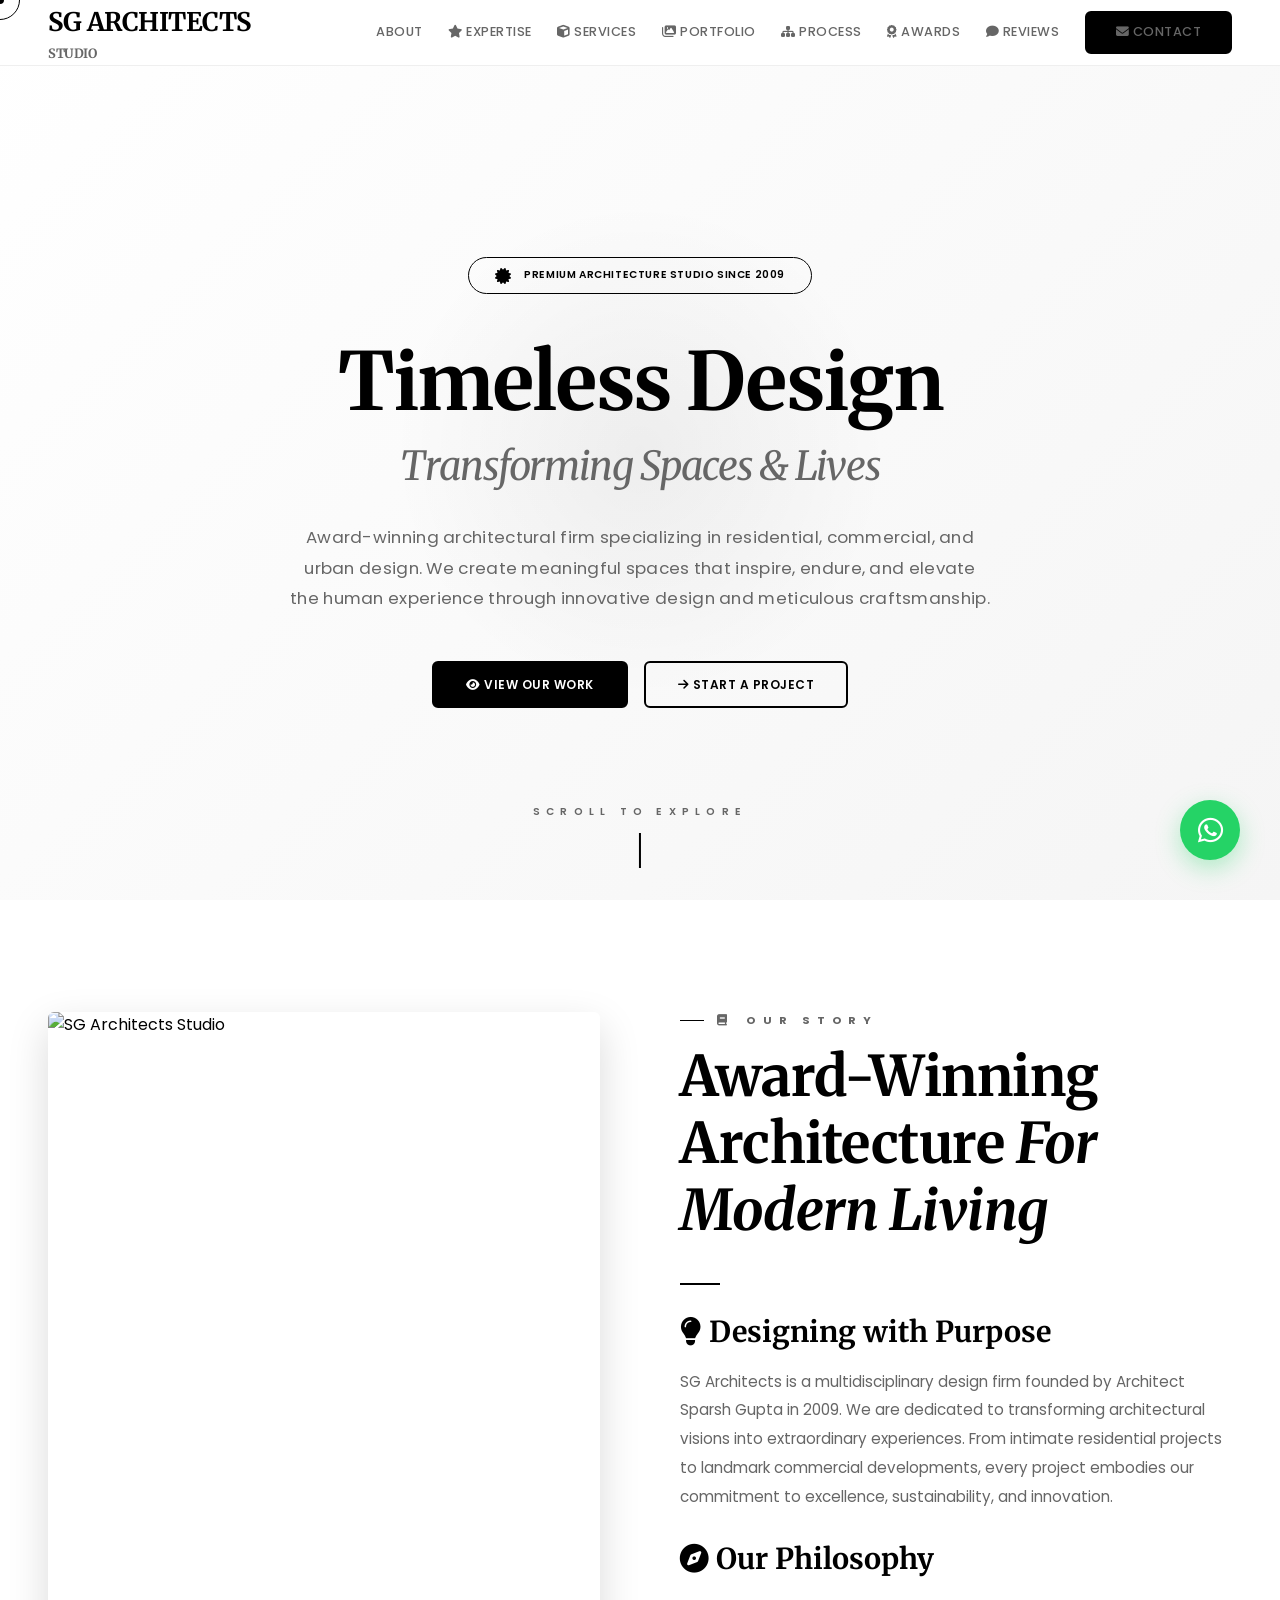
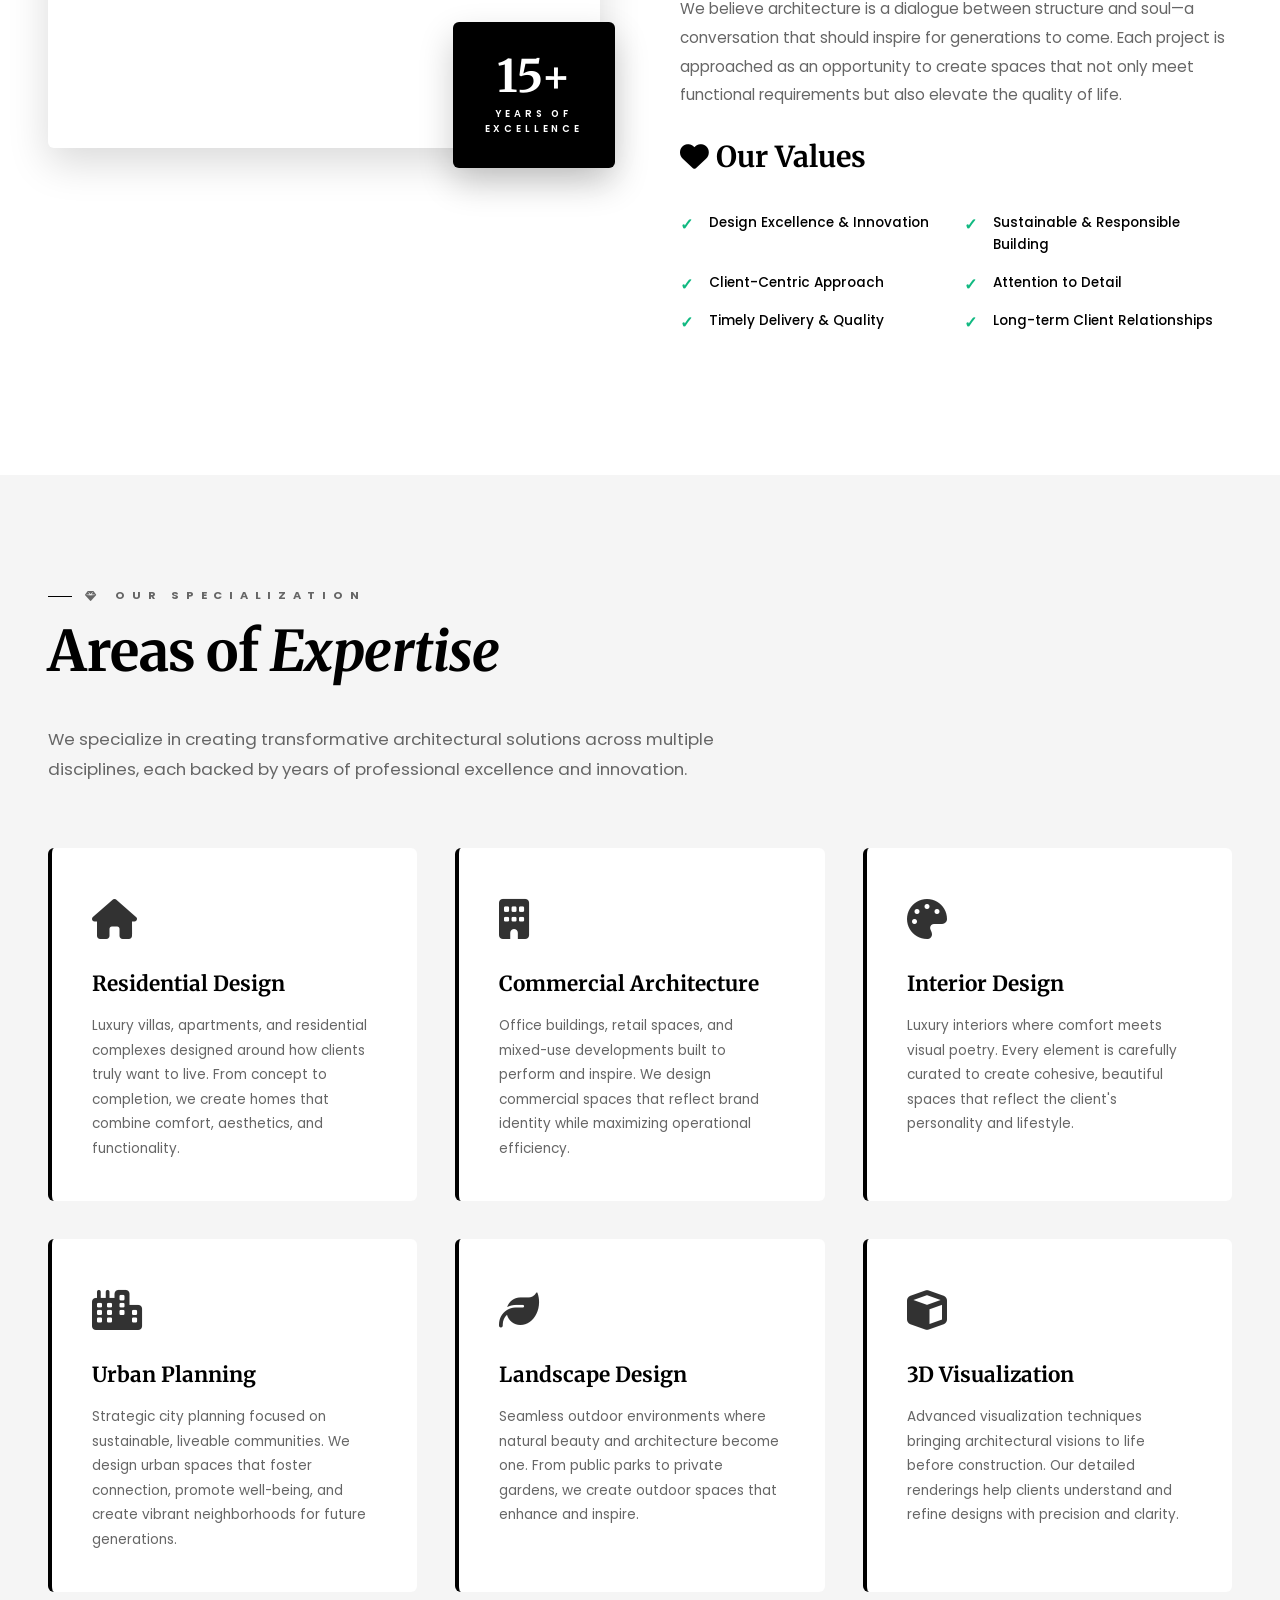
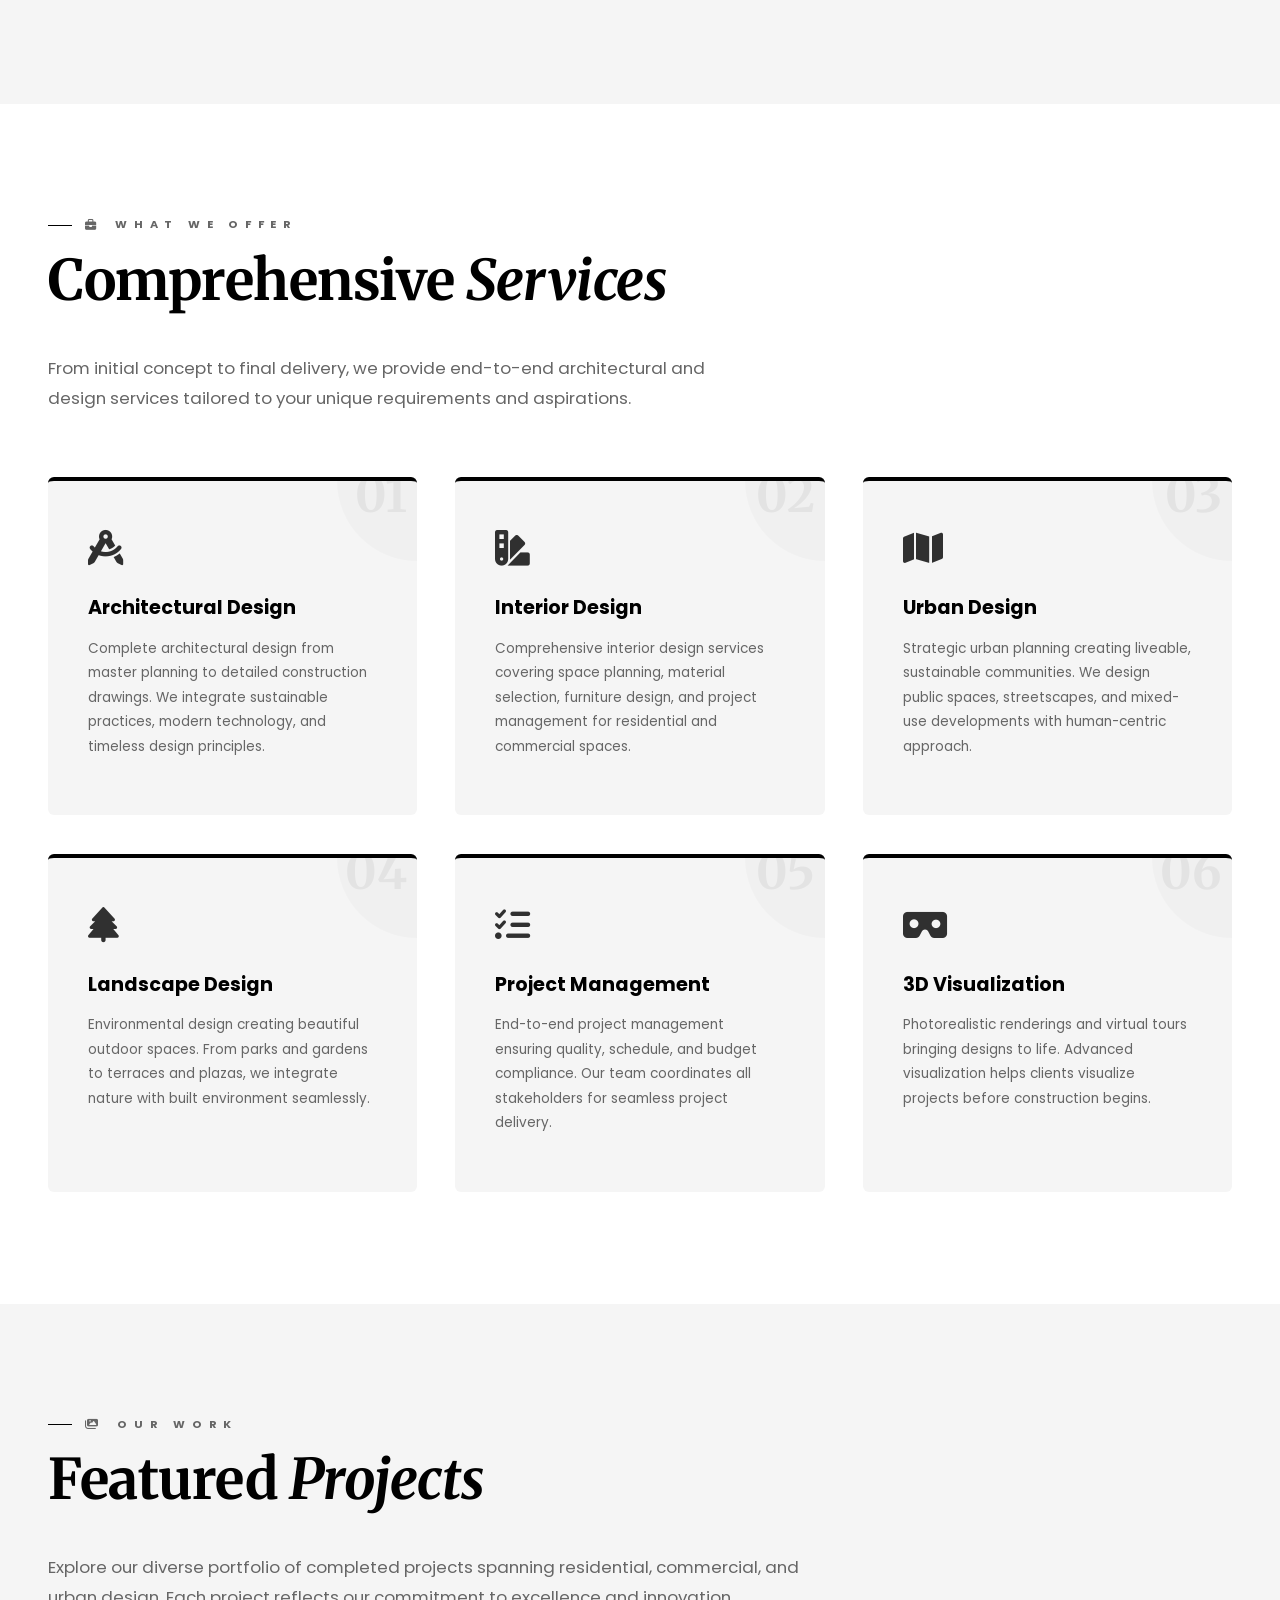
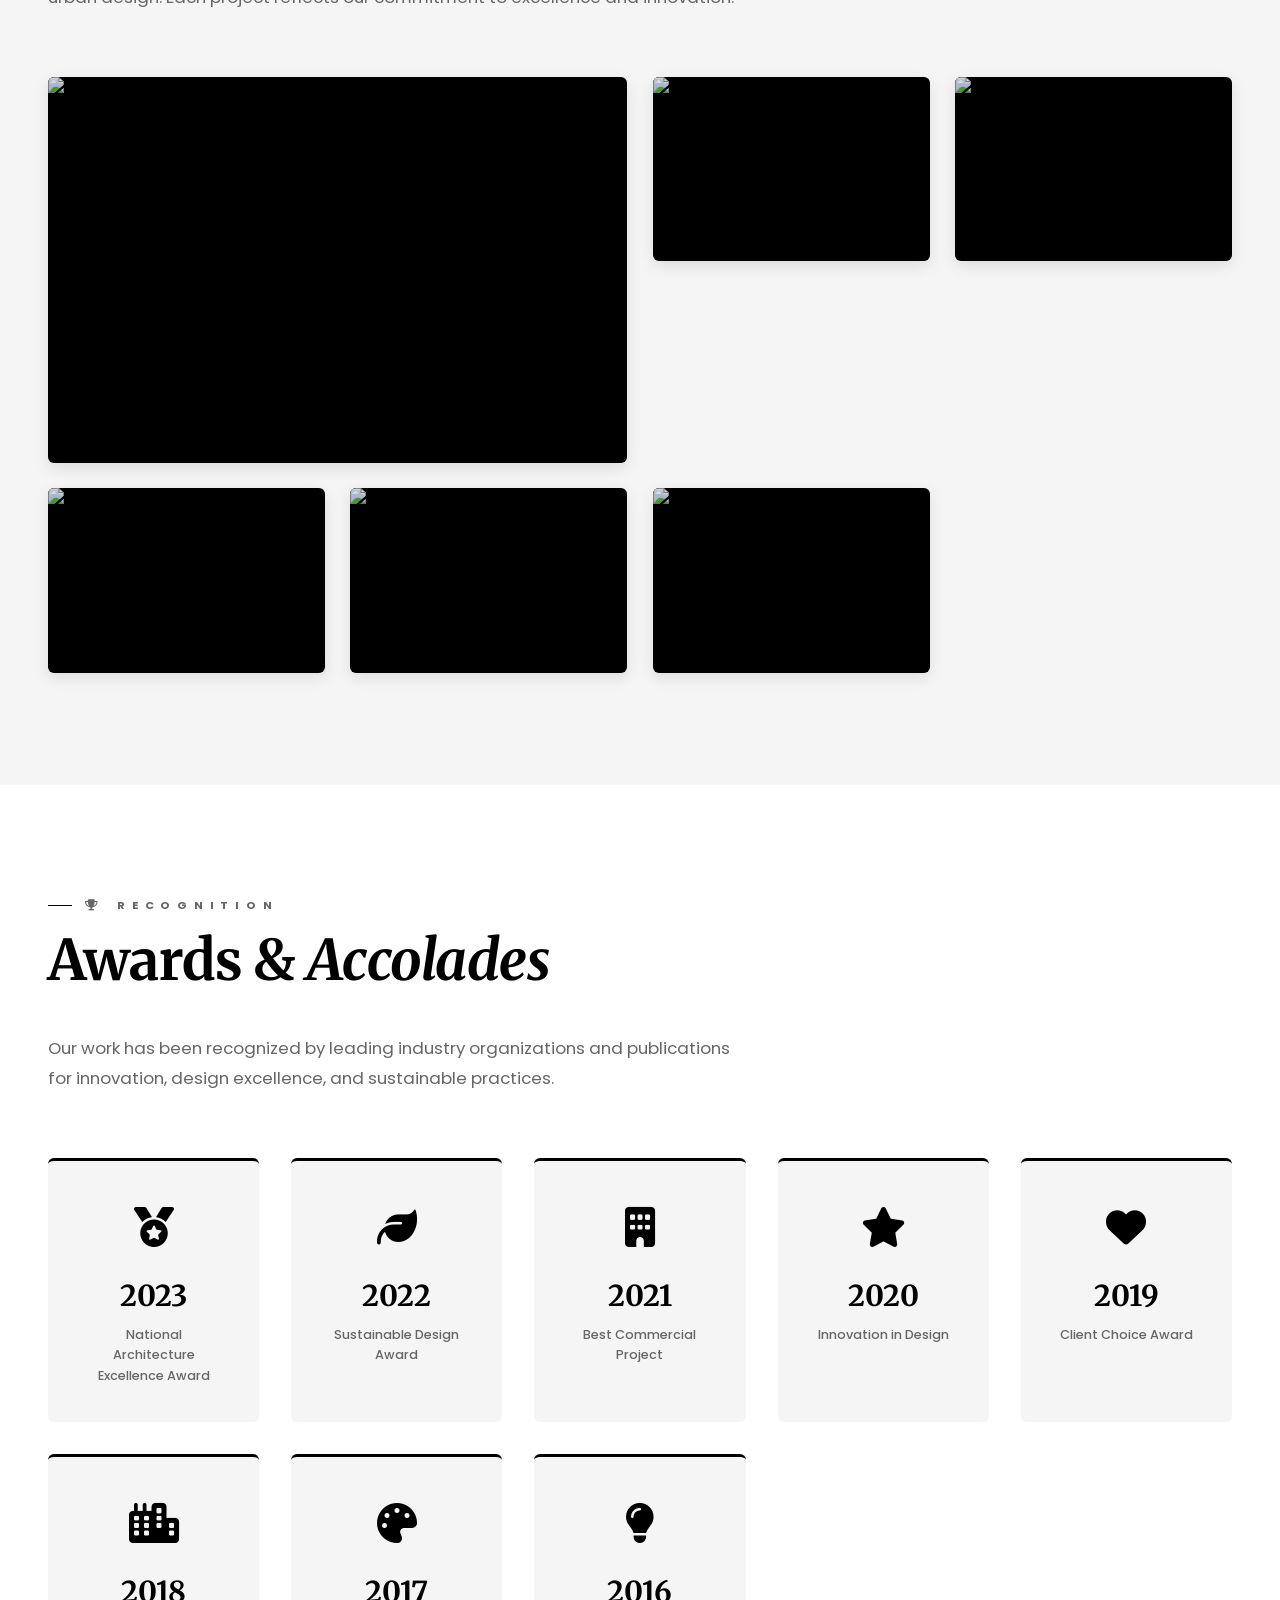
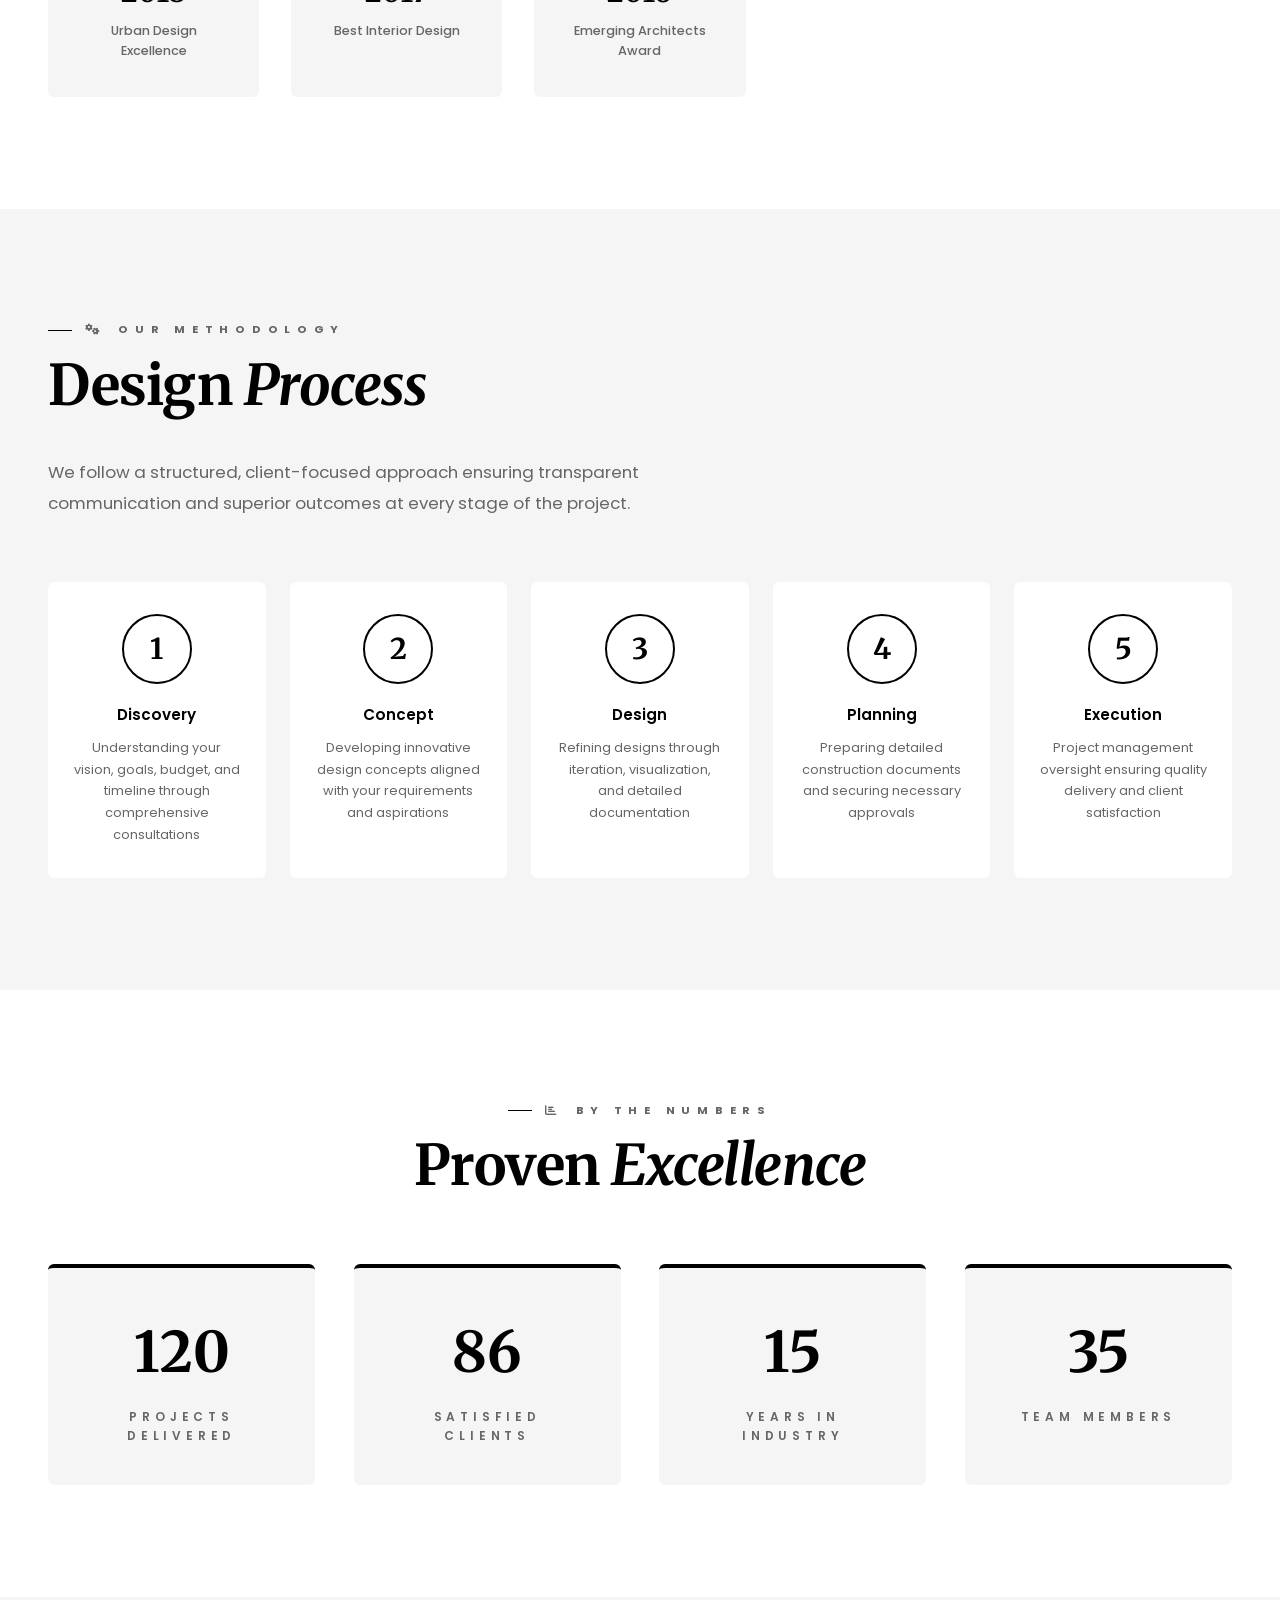
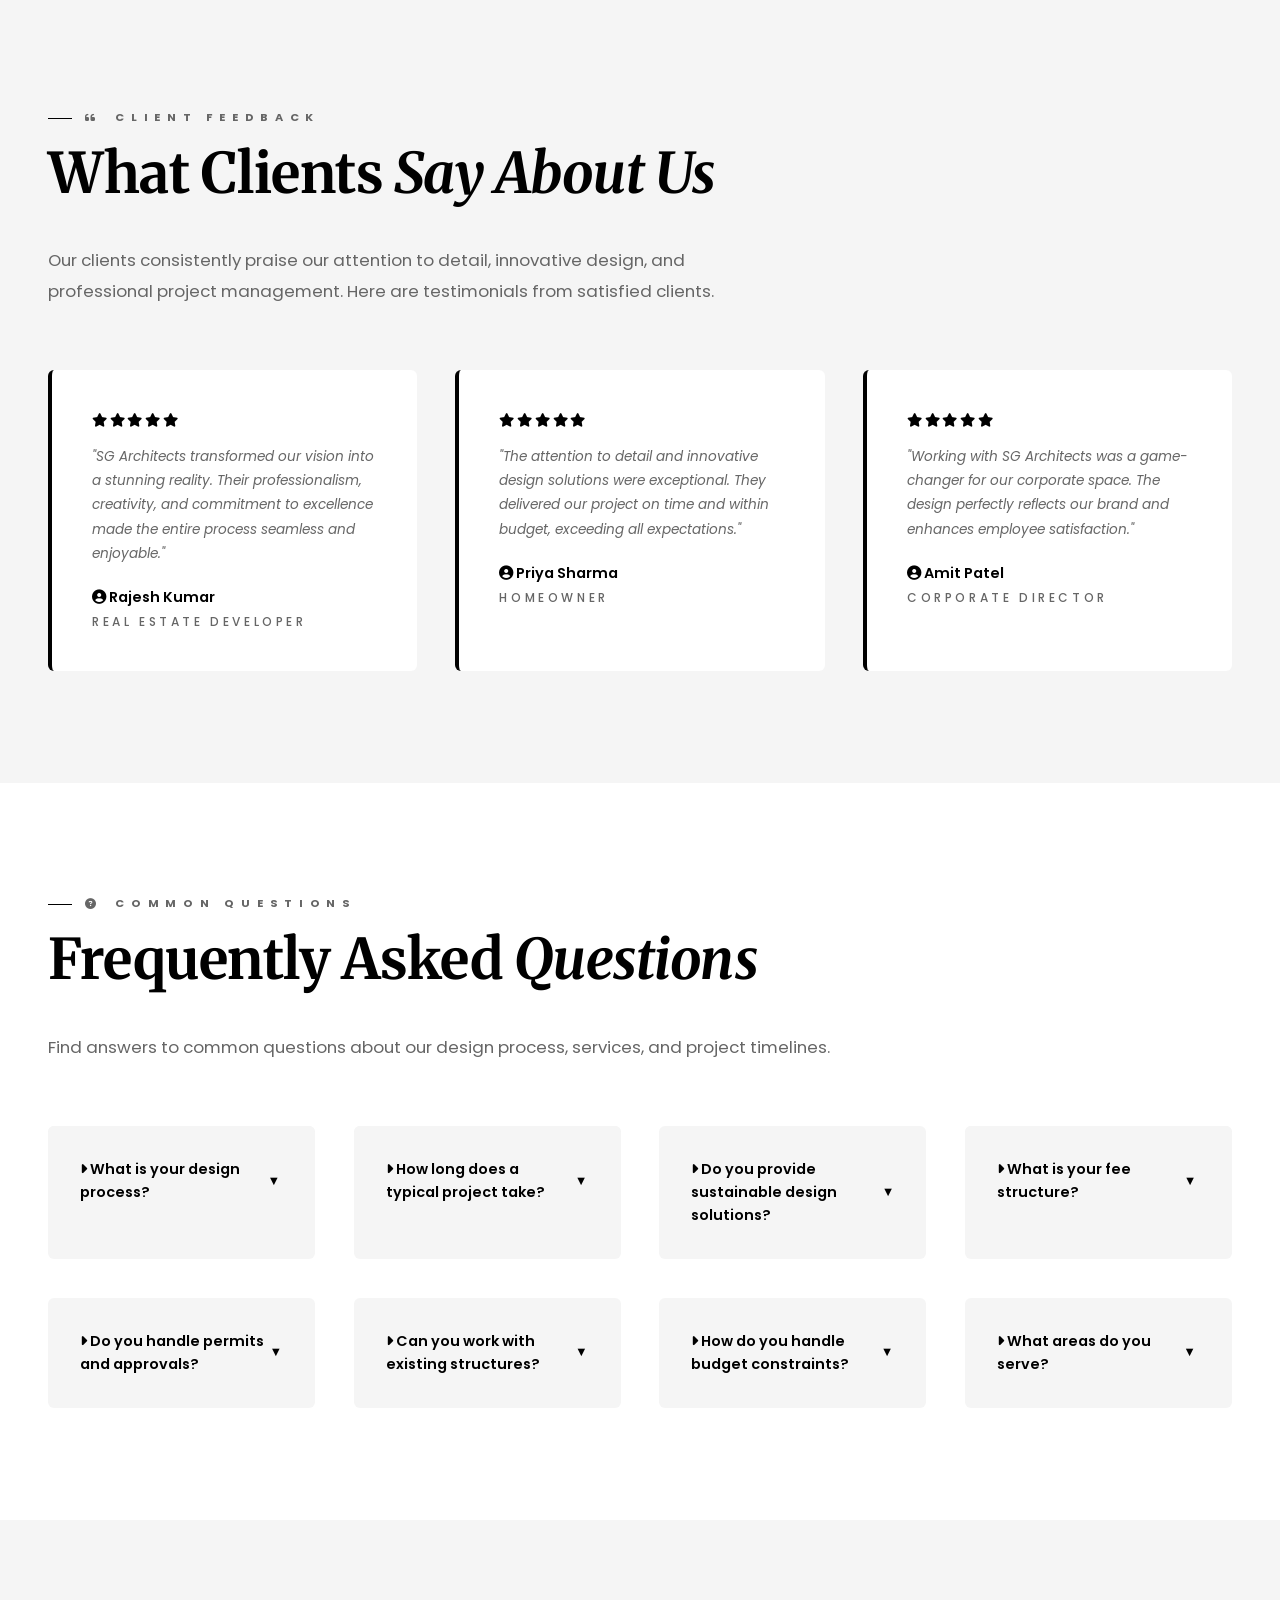
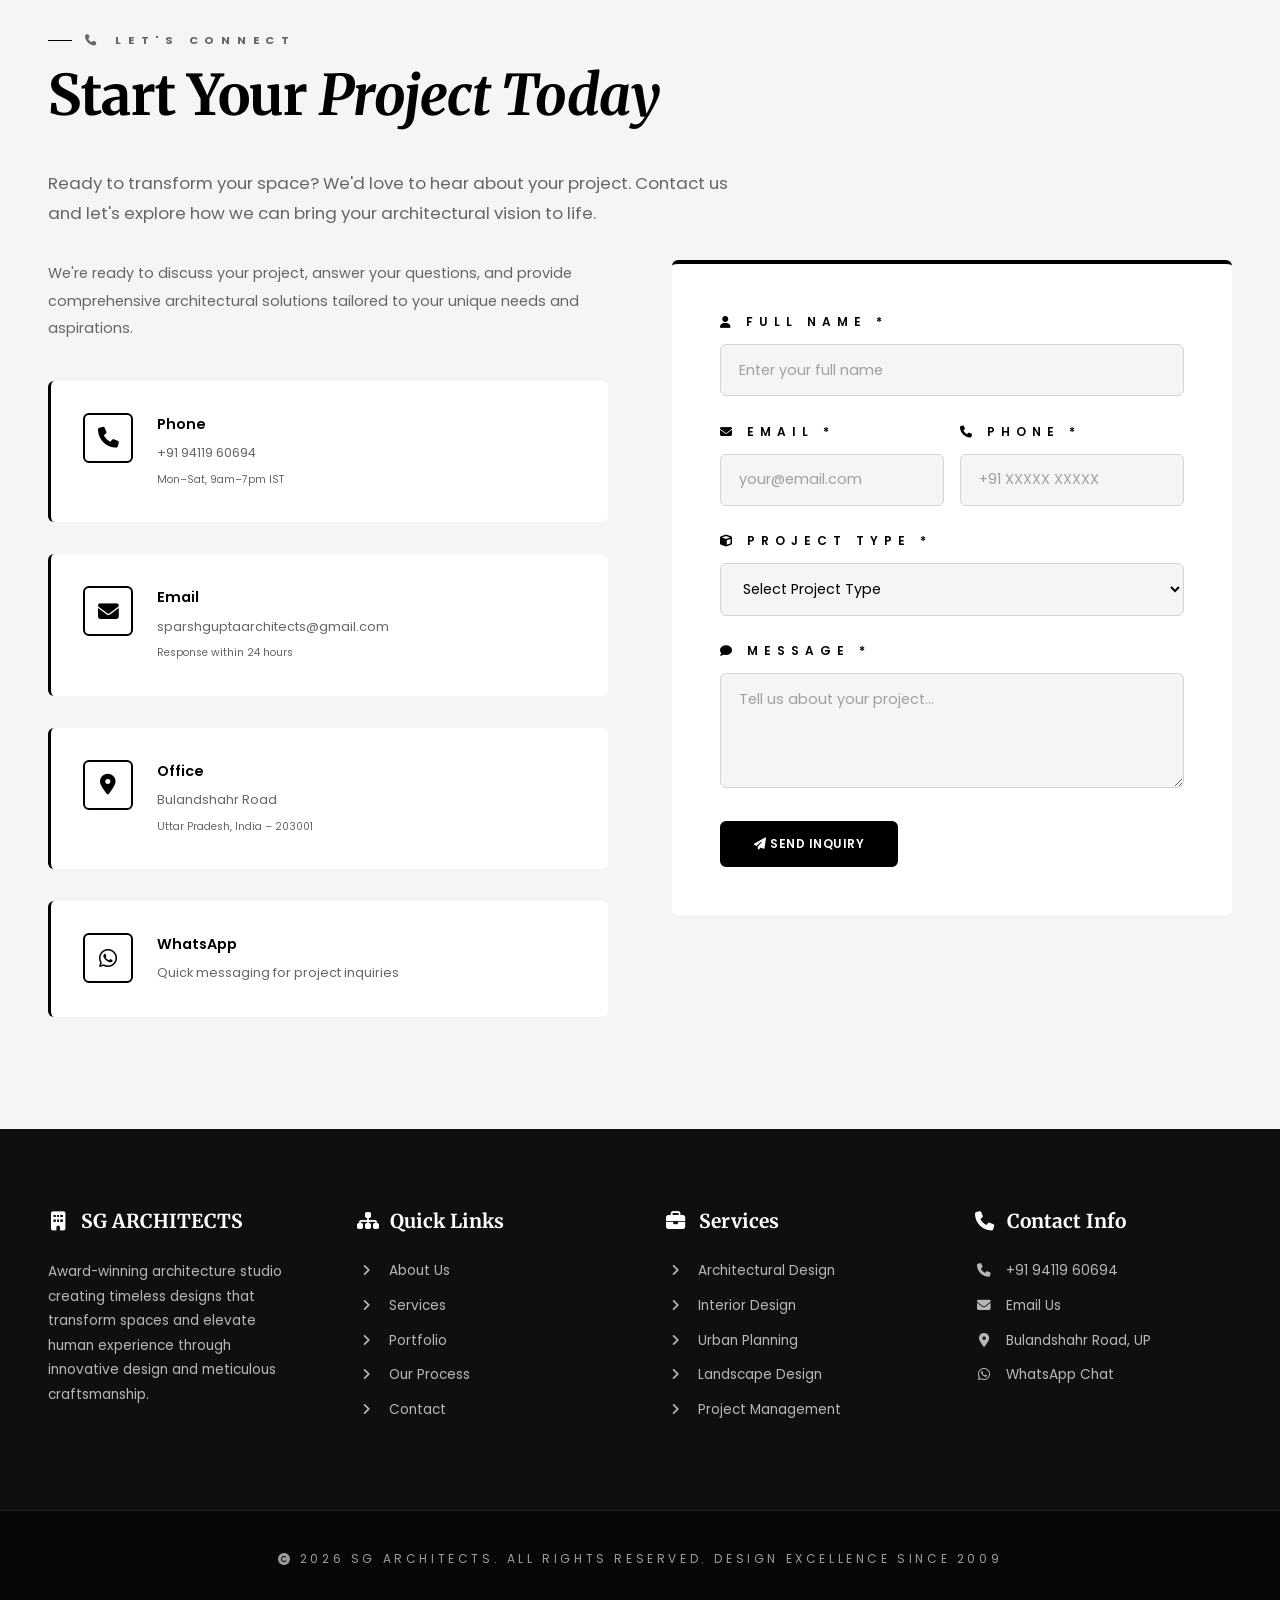
==== index.html @ f670e81a "Add files via upload" ====
<!DOCTYPE html>
<html lang="en">
<head>
<meta charset="UTF-8"/>
<meta name="viewport" content="width=device-width, initial-scale=1.0, maximum-scale=5.0, user-scalable=yes"/>
<meta name="description" content="SG Architects - Award-winning architecture and design studio specializing in residential, commercial, and urban design solutions."/>
<meta name="theme-color" content="#000000"/>
<title>SG Architects | Professional Architecture & Design Studio</title>
<script src="https://cdnjs.cloudflare.com/ajax/libs/three.js/r128/three.min.js"></script>
<script src="https://cdnjs.cloudflare.com/ajax/libs/gsap/3.12.2/gsap.min.js"></script>
<link href="https://fonts.googleapis.com/css2?family=Poppins:wght@300;400;500;600;700;800&family=Merriweather:ital,wght@0,400;0,700;1,400&display=swap" rel="stylesheet">
<link rel="stylesheet" href="https://cdnjs.cloudflare.com/ajax/libs/font-awesome/6.4.0/css/all.min.css">
<style>
:root{
  --primary:#000000;
  --secondary:#1a1a1a;
  --dark-bg:#0f0f0f;
  --light-bg:#ffffff;
  --gray-100:#f5f5f5;
  --gray-200:#efefef;
  --gray-400:#a0a0a0;
  --gray-600:#666666;
  --silver:#d4d4d4;
  --accent:#2d3748;
  --success:#10b981;
  --serif:'Merriweather',Georgia,serif;
  --sans:'Poppins',sans-serif;
  --ease:cubic-bezier(.22,1,.36,1);
  --nav-h:65px;
  --radius:6px;
}

*,*::before,*::after{box-sizing:border-box;margin:0;padding:0}
html{scroll-behavior:smooth;scroll-padding-top:var(--nav-h)}
body{font-family:var(--sans);background:var(--light-bg);color:var(--primary);overflow-x:hidden;line-height:1.6}
img{display:block;max-width:100%;height:auto}
a{text-decoration:none;color:inherit;transition:color .3s}
button,input,textarea,select{font-family:inherit;border:none;background:none}
input,textarea,select{transition:border-color .3s,box-shadow .3s}

/* CURSOR */
#cur{position:fixed;width:8px;height:8px;background:var(--primary);border-radius:50%;pointer-events:none;z-index:9999;transform:translate(-50%,-50%);mix-blend-mode:multiply;top:0;left:0;display:none}
#cur-ring{position:fixed;width:40px;height:40px;border:1.5px solid var(--primary);border-radius:50%;pointer-events:none;z-index:9998;transform:translate(-50%,-50%);transition:width .3s,height .3s,border-color .3s;top:0;left:0;display:none}

@media(min-width:1024px){
  #cur,#cur-ring{display:block}
}

/* NAV */
#nav{position:fixed;top:0;left:0;width:100%;z-index:500;background:var(--light-bg);border-bottom:1px solid var(--gray-200);transition:box-shadow .3s;padding:0}
#nav.scroll{box-shadow:0 2px 10px rgba(0,0,0,.08)}
.nav-in{max-width:1500px;margin:0 auto;display:flex;align-items:center;justify-content:space-between;height:var(--nav-h);padding:0 clamp(1rem,4vw,3rem)}
.logo{font-family:var(--serif);font-size:clamp(1.2rem,3vw,1.6rem);font-weight:700;color:var(--primary);letter-spacing:-.5px;text-transform:uppercase}
.logo-sub{font-size:.5em;color:var(--gray-600);display:block}
.nav-links{display:flex;gap:clamp(1rem,2vw,3rem);align-items:center;flex-wrap:nowrap}
.nav-links a{font-size:.8rem;letter-spacing:.5px;text-transform:uppercase;color:var(--gray-600);position:relative;transition:color .3s;font-weight:500;white-space:nowrap}
.nav-links a::after{content:'';position:absolute;bottom:-8px;left:0;width:0;height:2px;background:var(--primary);transition:width .35s var(--ease)}
.nav-links a:hover{color:var(--primary)}.nav-links a:hover::after{width:100%}
.nav-cta{background:var(--primary);color:var(--light-bg);padding:.6rem 1.8rem;border-radius:var(--radius);font-size:.75rem;font-weight:600;letter-spacing:.5px;text-transform:uppercase;border:2px solid var(--primary);transition:all .3s;cursor:pointer;white-space:nowrap}
.nav-cta:hover{background:var(--light-bg);color:var(--primary)}
.ham{display:none;flex-direction:column;gap:5px;background:none;border:none;padding:8px;cursor:pointer;width:40px;height:40px;align-items:center;justify-content:center}
.ham span{display:block;width:24px;height:2px;background:var(--primary);transition:.35s;border-radius:1px}
.ham.open span:nth-child(1){transform:rotate(45deg) translate(7px,7px)}
.ham.open span:nth-child(2){opacity:0}
.ham.open span:nth-child(3){transform:rotate(-45deg) translate(7px,-7px)}

/* DRAWER */
#drawer{position:fixed;top:0;right:-100%;width:min(300px,90vw);height:100vh;background:var(--light-bg);border-left:1px solid var(--gray-200);z-index:490;padding:calc(var(--nav-h) + 1.5rem) 1.5rem;display:flex;flex-direction:column;gap:1.5rem;transition:right .4s var(--ease);overflow-y:auto;box-shadow:-5px 0 20px rgba(0,0,0,.1)}
#drawer.open{right:0}
#drawer a{font-size:.85rem;letter-spacing:.4px;text-transform:uppercase;color:var(--gray-600);transition:all .3s;display:block;padding:.6rem 0;font-weight:500;border-bottom:1px solid var(--gray-200)}
#drawer a:hover{color:var(--primary);padding-left:.5rem}
#ov{position:fixed;inset:0;background:rgba(0,0,0,.5);z-index:489;opacity:0;pointer-events:none;transition:opacity .4s}
#ov.show{opacity:1;pointer-events:all}

@media(min-width:768px){
  .nav-links{display:flex !important}
  .ham{display:none !important}
}

@media(max-width:767px){
  .nav-links{display:none}
  .ham{display:flex}
}

/* HERO */
#hero{position:relative;height:100vh;min-height:600px;display:flex;align-items:center;justify-content:center;text-align:center;overflow:hidden;padding-top:var(--nav-h);background:linear-gradient(135deg,var(--light-bg) 0%,var(--gray-100) 100%)}
#hc{position:absolute;inset:0;width:100%;height:100%;z-index:1;pointer-events:none}
.hglow{position:absolute;width:min(500px,90vw);height:min(500px,90vw);background:radial-gradient(circle,rgba(0,0,0,.05) 0%,transparent 70%);border-radius:50%;top:50%;left:50%;transform:translate(-50%,-50%);z-index:2;pointer-events:none}
.hero-wrap{position:relative;z-index:3;padding:0 clamp(1.5rem,5vw,3rem);width:100%;max-width:1000px}
.badge{display:inline-flex;align-items:center;gap:.8rem;border:1.5px solid var(--primary);padding:.6rem 1.6rem;border-radius:50px;font-size:.65rem;letter-spacing:.6px;text-transform:uppercase;color:var(--primary);margin-bottom:clamp(1.5rem,5vw,2.5rem);opacity:0;animation:slideDown .8s .2s var(--ease) forwards;font-weight:600}
.badge i{font-size:1rem}
.h1{font-family:var(--serif);font-size:clamp(2rem,8vw,5rem);font-weight:700;line-height:1.2;letter-spacing:-1px;color:var(--primary);opacity:0;animation:fadeUp .9s .4s var(--ease) forwards;margin-bottom:.5rem}
.h1-sub{display:block;font-size:.5em;color:var(--gray-600);font-weight:400;font-style:italic;margin-top:.3em}
.hsub{font-size:clamp(.85rem,2vw,1.05rem);color:var(--gray-600);letter-spacing:.3px;margin-top:clamp(1rem,4vw,2rem);opacity:0;animation:fadeUp .9s .62s var(--ease) forwards;line-height:1.8;max-width:700px;margin-left:auto;margin-right:auto}
.hbtns{display:flex;gap:1rem;justify-content:center;flex-wrap:wrap;margin-top:clamp(2rem,5vw,3rem);opacity:0;animation:fadeUp .9s .82s var(--ease) forwards}
.btng{background:var(--primary);color:var(--light-bg);padding:.75rem 2rem;border-radius:var(--radius);font-size:.75rem;font-weight:600;letter-spacing:.5px;text-transform:uppercase;border:2px solid var(--primary);display:inline-block;transition:all .3s;white-space:nowrap;cursor:pointer}
.btng:hover{background:var(--light-bg);color:var(--primary);transform:translateY(-2px);box-shadow:0 10px 25px rgba(0,0,0,.15)}
.btno{background:transparent;color:var(--primary);padding:.73rem 2rem;border-radius:var(--radius);font-size:.75rem;letter-spacing:.5px;text-transform:uppercase;border:2px solid var(--primary);display:inline-block;transition:all .3s;white-space:nowrap;cursor:pointer;font-weight:600}
.btno:hover{background:var(--primary);color:var(--light-bg);transform:translateY(-2px);box-shadow:0 10px 25px rgba(0,0,0,.15)}
.scroll-hint{position:absolute;bottom:2rem;left:50%;transform:translateX(-50%);z-index:3;display:flex;flex-direction:column;align-items:center;gap:.8rem;opacity:0;animation:fadeIn 1s 1.5s forwards}
.scroll-hint span{font-size:.65rem;letter-spacing:.6em;text-transform:uppercase;color:var(--gray-600);font-weight:600}
.sline{width:2px;height:35px;background:var(--primary);animation:scroll-pulse 2s infinite}

/* SECTIONS */
.sec{position:relative;z-index:10;padding:clamp(4rem,10vw,7rem) clamp(1.5rem,4vw,3rem)}
.wrap{max-width:1400px;margin:0 auto;width:100%}
.sec-label{font-size:.7rem;letter-spacing:.6em;text-transform:uppercase;color:var(--gray-600);margin-bottom:.8rem;font-weight:700;display:flex;align-items:center;gap:.8rem}
.sec-label::before{content:'';width:24px;height:1px;background:var(--primary)}
.sec-title{font-family:var(--serif);font-size:clamp(1.8rem,5vw,3.5rem);font-weight:700;line-height:1.2;color:var(--primary);margin-bottom:clamp(1.5rem,3vw,2.5rem);letter-spacing:-.5px}
.sec-subtitle{font-size:clamp(.9rem,2vw,1.05rem);color:var(--gray-600);line-height:1.8;max-width:700px;margin-bottom:2rem}
.divbar{width:40px;height:2px;background:var(--primary);margin:1.5rem 0}

.r{opacity:0;transform:translateY(30px);transition:opacity .7s var(--ease),transform .7s var(--ease)}
.r.d1{transition-delay:.1s}.r.d2{transition-delay:.2s}.r.d3{transition-delay:.3s}
.r.on{opacity:1;transform:none}

/* ABOUT */
#about{background:var(--light-bg)}
.about-grid{display:grid;grid-template-columns:1fr 1fr;gap:clamp(3rem,8vw,5rem);align-items:start}
.about-img{position:relative}
.about-img img{width:100%;aspect-ratio:3/4;object-fit:cover;border-radius:var(--radius);box-shadow:0 15px 40px rgba(0,0,0,.15)}
.stats-badge{position:absolute;bottom:clamp(-20px,-5vw,-40px);right:clamp(-15px,-3vw,-25px);background:var(--primary);color:var(--light-bg);padding:clamp(1.5rem,4vw,2rem);border-radius:var(--radius);text-align:center;min-width:130px;box-shadow:0 15px 35px rgba(0,0,0,.2)}
.stats-badge .n{font-family:var(--serif);font-size:clamp(2rem,5vw,2.8rem);font-weight:700;line-height:1}
.stats-badge .l{font-size:.6rem;letter-spacing:.4em;text-transform:uppercase;margin-top:.5rem;line-height:1.5;font-weight:600}
.about-text h3{font-family:var(--serif);font-size:clamp(1.3rem,3vw,1.8rem);color:var(--primary);margin:1.5rem 0 .8rem;font-weight:700}
.about-text p{font-size:clamp(.85rem,1.5vw,.95rem);line-height:1.9;color:var(--gray-600);margin-bottom:1.5rem}
.about-text ul{list-style:none;margin:2rem 0;display:grid;grid-template-columns:1fr 1fr;gap:1rem}
.about-text li{font-size:.85rem;color:var(--primary);padding-left:1.8rem;position:relative;font-weight:500}
.about-text li::before{content:'✓';position:absolute;left:0;color:var(--success);font-weight:bold;font-size:1.2em}

/* EXPERTISE */
#expertise{background:var(--gray-100)}
.expertise-grid{display:grid;grid-template-columns:repeat(auto-fit,minmax(280px,1fr));gap:clamp(1.5rem,3vw,2.5rem);margin-top:clamp(2.5rem,5vw,4rem)}
.exp-card{background:var(--light-bg);padding:clamp(2rem,4vw,2.5rem);border-radius:var(--radius);border-left:4px solid var(--primary);transition:all .35s var(--ease);cursor:pointer}
.exp-card:hover{transform:translateY(-8px);box-shadow:0 20px 40px rgba(0,0,0,.1)}
.exp-icon{font-size:2.5rem;margin-bottom:1rem;opacity:.8;transition:transform .3s}
.exp-card:hover .exp-icon{transform:scale(1.1)}
.exp-card h3{font-family:var(--serif);font-size:clamp(1.1rem,2.5vw,1.3rem);color:var(--primary);margin-bottom:.8rem;font-weight:700}
.exp-card p{font-size:.85rem;line-height:1.8;color:var(--gray-600)}

/* SERVICES */
#services{background:var(--light-bg)}
.services-grid{display:grid;grid-template-columns:repeat(auto-fit,minmax(280px,1fr));gap:clamp(1.5rem,3vw,2.5rem);margin-top:clamp(2.5rem,5vw,4rem)}
.service-card{background:var(--gray-100);padding:clamp(2rem,4vw,2.5rem);border-radius:var(--radius);border-top:4px solid var(--primary);transition:all .35s var(--ease);position:relative;overflow:hidden}
.service-card::before{content:'';position:absolute;top:0;right:0;width:80px;height:80px;background:rgba(0,0,0,.02);border-radius:0 0 0 80px;pointer-events:none}
.service-card:hover{transform:translateY(-8px);background:var(--light-bg);box-shadow:0 20px 40px rgba(0,0,0,.08)}
.service-num{font-family:var(--serif);font-size:3rem;font-weight:700;color:rgba(0,0,0,.05);position:absolute;top:-10px;right:10px;line-height:1}
.service-icon{font-size:2.2rem;margin-bottom:.8rem;opacity:.8;transition:transform .3s}
.service-card:hover .service-icon{transform:scale(1.2)}
.service-title{font-size:clamp(1rem,2vw,1.2rem);font-weight:700;color:var(--primary);margin:1rem 0 .8rem;position:relative;z-index:1}
.service-desc{font-size:.85rem;line-height:1.8;color:var(--gray-600);position:relative;z-index:1;margin-bottom:1rem}

/* PORTFOLIO */
#portfolio{background:var(--gray-100)}
.portfolio-intro{max-width:800px;margin-bottom:3rem}
.pgrid{display:grid;grid-template-columns:repeat(auto-fit,minmax(250px,1fr));gap:clamp(1.2rem,2vw,1.8rem);margin-top:clamp(2.5rem,5vw,4rem)}
.pi{position:relative;overflow:hidden;border-radius:var(--radius);cursor:pointer;background:#000;aspect-ratio:3/2;box-shadow:0 5px 15px rgba(0,0,0,.1);transition:all .35s var(--ease)}
.pi:first-child{grid-column:span 2}
@media(max-width:768px){
  .pi:first-child{grid-column:span 1}
}
.pi img{width:100%;height:100%;object-fit:cover;display:block;transition:transform .6s var(--ease);filter:brightness(.85)}
.pi:hover img{transform:scale(1.08);filter:brightness(1)}
.pov{position:absolute;inset:0;background:linear-gradient(to top,rgba(0,0,0,.95) 0%,rgba(0,0,0,.4) 50%,transparent 100%);display:flex;flex-direction:column;justify-content:flex-end;padding:clamp(1.5rem,4vw,2rem);transform:translateY(20px);opacity:0;transition:all .4s var(--ease)}
.pi:hover .pov{transform:translateY(0);opacity:1}
.ptag{font-size:.65rem;letter-spacing:.5em;text-transform:uppercase;color:#a0a0a0;margin-bottom:.6rem;font-weight:600}
.pname{font-family:var(--serif);font-size:clamp(1.1rem,2vw,1.4rem);font-weight:700;color:var(--light-bg);margin-bottom:.5rem}
.pdesc{font-size:.8rem;color:#c0c0c0;line-height:1.6}

/* AWARDS */
#awards{background:var(--light-bg)}
.awards-grid{display:grid;grid-template-columns:repeat(auto-fit,minmax(200px,1fr));gap:clamp(1.5rem,3vw,2rem);margin-top:clamp(2.5rem,5vw,4rem)}
.award-item{background:var(--gray-100);padding:clamp(1.8rem,3vw,2.2rem);text-align:center;border-radius:var(--radius);border-top:3px solid var(--primary);transition:all .3s;position:relative}
.award-item:hover{transform:translateY(-5px);box-shadow:0 15px 30px rgba(0,0,0,.1)}
.award-icon{font-size:2.5rem;margin-bottom:.8rem}
.award-year{font-family:var(--serif);font-size:1.8rem;font-weight:700;color:var(--primary);margin-bottom:.4rem}
.award-title{font-size:.8rem;color:var(--gray-600);line-height:1.6;font-weight:500}

/* PROCESS */
#process{background:var(--gray-100)}
.process-grid{display:grid;grid-template-columns:repeat(auto-fit,minmax(200px,1fr));gap:1.5rem;margin-top:clamp(2.5rem,5vw,4rem)}
.process-step{position:relative;padding:2rem 1.5rem;background:var(--light-bg);border-radius:var(--radius);text-align:center;transition:all .3s}
.process-step:hover{transform:translateY(-5px);box-shadow:0 15px 30px rgba(0,0,0,.1)}
.step-num{width:70px;height:70px;border:2px solid var(--primary);border-radius:50%;display:flex;align-items:center;justify-content:center;margin:0 auto 1.2rem;background:var(--light-bg);font-family:var(--serif);font-size:1.8rem;font-weight:700;color:var(--primary);transition:all .3s;position:relative;z-index:1}
.process-step:hover .step-num{background:var(--primary);color:var(--light-bg);transform:scale(1.1)}
.step-name{font-size:.95rem;font-weight:600;color:var(--primary);margin-bottom:.6rem}
.step-desc{font-size:.8rem;color:var(--gray-600);line-height:1.7}

/* STATS */
#stats{background:var(--light-bg)}
.stats-grid{display:grid;grid-template-columns:repeat(auto-fit,minmax(200px,1fr));gap:clamp(1.5rem,3vw,2.5rem);margin-top:clamp(2.5rem,5vw,4rem)}
.stat-card{background:var(--gray-100);padding:clamp(2rem,4vw,2.5rem);text-align:center;border-radius:var(--radius);border-top:4px solid var(--primary);transition:all .3s}
.stat-card:hover{transform:translateY(-5px);background:var(--light-bg);box-shadow:0 15px 30px rgba(0,0,0,.1)}
.stat-num{font-family:var(--serif);font-size:clamp(2.2rem,6vw,3.5rem);font-weight:700;color:var(--primary);display:block;margin-bottom:.6rem}
.stat-label{font-size:.75rem;letter-spacing:.4em;text-transform:uppercase;color:var(--gray-600);font-weight:600}

/* TESTIMONIALS */
#testimonials{background:var(--gray-100)}
.testimonials-grid{display:grid;grid-template-columns:repeat(auto-fit,minmax(280px,1fr));gap:clamp(1.5rem,3vw,2.5rem);margin-top:clamp(2.5rem,5vw,4rem)}
.testimonial-card{background:var(--light-bg);padding:clamp(2rem,4vw,2.5rem);border-radius:var(--radius);border-left:4px solid var(--primary);transition:all .35s var(--ease);position:relative}
.testimonial-card:hover{transform:translateY(-5px);box-shadow:0 15px 35px rgba(0,0,0,.1)}
.stars{color:var(--primary);font-size:.85rem;margin-bottom:.8rem;display:block;letter-spacing:.2em}
.testimonial-text{font-size:.85rem;line-height:1.8;color:var(--gray-600);margin-bottom:1.2rem;font-style:italic}
.testimonial-author{font-size:.9rem;font-weight:600;color:var(--primary);margin-bottom:.2rem}
.testimonial-role{font-size:.75rem;color:var(--gray-600);text-transform:uppercase;letter-spacing:.3em;font-weight:500}

/* FAQ */
#faq{background:var(--light-bg)}
.faq-intro{max-width:800px;margin-bottom:2.5rem}
.faq-grid{display:grid;grid-template-columns:repeat(auto-fit,minmax(250px,1fr));gap:clamp(1.5rem,3vw,2.5rem);margin-top:clamp(2.5rem,5vw,4rem)}
.faq-item{background:var(--gray-100);border-radius:var(--radius);overflow:hidden;transition:all .3s}
.faq-question{padding:clamp(1.5rem,3vw,2rem);background:var(--gray-100);cursor:pointer;display:flex;justify-content:space-between;align-items:center;transition:all .3s;font-weight:600;color:var(--primary);font-size:.9rem}
.faq-question:hover{background:var(--light-bg)}
.faq-toggle{font-size:.8rem;transition:transform .3s;width:24px;text-align:center}
.faq-answer{max-height:0;overflow:hidden;transition:max-height .3s;background:var(--gray-100)}
.faq-answer p{font-size:.8rem;color:var(--gray-600);line-height:1.8;padding:0 clamp(1.5rem,3vw,2rem) clamp(1rem,2vw,1.5rem)}
.faq-item.open .faq-question{background:var(--light-bg);color:var(--primary)}
.faq-item.open .faq-answer{max-height:400px}
.faq-item.open .faq-toggle{transform:rotate(180deg)}

/* CONTACT */
#contact{background:var(--gray-100)}
.contact-grid{display:grid;grid-template-columns:1fr 1fr;gap:clamp(3rem,8vw,4rem);align-items:start}
.contact-info p{font-size:.9rem;line-height:1.9;color:var(--gray-600);margin-bottom:clamp(1.5rem,3vw,2.5rem)}
.contact-methods{display:grid;gap:clamp(1.5rem,3vw,2rem)}
.contact-method{display:flex;gap:1.5rem;align-items:flex-start;padding:clamp(1.5rem,3vw,2rem);background:var(--light-bg);border-radius:var(--radius);transition:all .3s;border-left:3px solid var(--primary)}
.contact-method:hover{box-shadow:0 10px 25px rgba(0,0,0,.08)}
.contact-icon{width:50px;height:50px;border:2px solid var(--primary);border-radius:var(--radius);display:flex;align-items:center;justify-content:center;font-size:1.3rem;flex-shrink:0}
.contact-text strong{display:block;color:var(--primary);font-size:.9rem;font-weight:600;margin-bottom:.2rem}
.contact-text span{font-size:.8rem;color:var(--gray-600);line-height:1.6}
.contact-form{background:var(--light-bg);padding:clamp(2rem,4vw,3rem);border-radius:var(--radius);border-top:4px solid var(--primary)}
.form-group{margin-bottom:clamp(1.2rem,2vw,1.8rem)}
.form-label{display:block;font-size:.75rem;text-transform:uppercase;letter-spacing:.5em;color:var(--primary);margin-bottom:.8rem;font-weight:600}
.form-input{width:100%;padding:.9rem 1.1rem;background:var(--gray-100);border:1px solid var(--silver);border-radius:var(--radius);font-size:.9rem;color:var(--primary);transition:all .3s}
.form-input:focus{outline:none;border-color:var(--primary);box-shadow:0 0 0 3px rgba(0,0,0,.05);background:var(--light-bg)}
.form-input::placeholder{color:var(--gray-400)}
.form-row{display:grid;grid-template-columns:1fr 1fr;gap:1rem}
@media(max-width:600px){
  .form-row{grid-template-columns:1fr}
  .contact-grid{grid-template-columns:1fr}
}

/* FOOTER */
footer{background:var(--dark-bg);color:var(--light-bg)}
.footer-content{padding:clamp(3rem,6vw,5rem) clamp(1.5rem,4vw,3rem);display:grid;grid-template-columns:repeat(auto-fit,minmax(250px,1fr));gap:clamp(2rem,4vw,3.5rem);max-width:1400px;margin:0 auto}
.footer-col h3{font-family:var(--serif);font-size:clamp(1rem,2vw,1.2rem);font-weight:700;margin-bottom:1.5rem;color:var(--light-bg)}
.footer-col p{font-size:.85rem;line-height:1.8;color:rgba(255,255,255,.7);margin-bottom:1rem}
.footer-col a{display:block;font-size:.85rem;color:rgba(255,255,255,.7);margin-bottom:.8rem;transition:color .3s}
.footer-col a:hover{color:var(--light-bg)}
.footer-col i{margin-right:.5rem;width:20px;text-align:center}
.footer-bottom{background:rgba(0,0,0,.5);padding:clamp(1.5rem,3vw,2.5rem);text-align:center;border-top:1px solid rgba(255,255,255,.1)}
.footer-bottom p{font-size:.75rem;color:rgba(255,255,255,.6);text-transform:uppercase;letter-spacing:.3em}

/* WHATSAPP FAB */
.wafab{position:fixed;bottom:clamp(1.5rem,4vw,2.5rem);right:clamp(1.5rem,4vw,2.5rem);z-index:400;width:60px;height:60px;border-radius:50%;background:#25d366;display:flex;align-items:center;justify-content:center;box-shadow:0 8px 25px rgba(37,211,102,.35);transition:all .3s;cursor:pointer;animation:float 3s ease-in-out infinite}
.wafab:hover{transform:scale(1.15);box-shadow:0 12px 35px rgba(37,211,102,.5)}
.wafab i{font-size:1.8rem;color:#fff}

/* KEYFRAMES */
@keyframes fadeUp{from{opacity:0;transform:translateY(25px)}to{opacity:1;transform:none}}
@keyframes slideDown{from{opacity:0;transform:translateY(-15px)}to{opacity:1;transform:none}}
@keyframes fadeIn{from{opacity:0}to{opacity:1}}
@keyframes scroll-pulse{0%,100%{opacity:.4}50%{opacity:1}}
@keyframes float{0%,100%{transform:translateY(0)}50%{transform:translateY(-10px)}}

/* ANIMATIONS */
@media(prefers-reduced-motion:reduce){
  *{animation-duration:.01ms !important;animation-iteration-count:1 !important;transition-duration:.01ms !important}
}

/* RESPONSIVE */
@media(max-width:900px){
  .about-grid{grid-template-columns:1fr;gap:2.5rem}
  .about-img{margin-bottom:2rem}
  .contact-grid{grid-template-columns:1fr}
}

@media(max-width:600px){
  .sec{padding:clamp(3rem,8vw,4rem) clamp(1rem,3vw,1.5rem)}
  .sec-title{font-size:clamp(1.5rem,4vw,2rem)}
  .sec-subtitle{font-size:.85rem}
  .hbtns{flex-direction:column;width:100%;max-width:320px;margin-left:auto;margin-right:auto}
  .btng,.btno{width:100%;padding:.7rem 1.5rem}
  .expertise-grid,.services-grid,.awards-grid,.testimonials-grid{grid-template-columns:1fr}
  .services-grid,.process-grid,.stats-grid{grid-template-columns:repeat(auto-fit,minmax(1fr,1fr))}
  .footer-content{grid-template-columns:1fr}
}

@media(max-width:400px){
  .h1{font-size:clamp(1.5rem,5vw,2.2rem)}
  :root{--nav-h:60px}
}
</style>
</head>
<body>
<div id="cur"></div>
<div id="cur-ring"></div>

<!-- NAV -->
<nav id="nav">
  <div class="nav-in">
    <a href="#" class="logo">SG ARCHITECTS<span class="logo-sub">Studio</span></a>
    <div class="nav-links">
      <a href="about.html"fas fa-briefcase"></i> About</a>
      <a href="#expertise"><i class="fas fa-star"></i> Expertise</a>
      <a href="services.html"><i class="fas fa-cube"></i> Services</a>
      <a href="portfolio.html"><i class="fas fa-images"></i> Portfolio</a>
      <a href="#process"><i class="fas fa-sitemap"></i> Process</a>
      <a href="#awards"><i class="fas fa-award"></i> Awards</a>
      <a href="#testimonials"><i class="fas fa-comment"></i> Reviews</a>
      <a href="contact.html" class="nav-cta"><i class="fas fa-envelope"></i> Contact</a>
    </div>
    <button class="ham" id="ham" aria-label="Open menu">
      <span></span><span></span><span></span>
    </button>
  </div>
</nav>

<div id="ov"></div>
<div id="drawer">
  <a href="about.html" class="dl"><i class="fas fa-briefcase"></i> About</a>
  <a href="#expertise" class="dl"><i class="fas fa-star"></i> Expertise</a>
  <a href="services.html" class="dl"><i class="fas fa-cube"></i> Services</a>
  <a href="portfolio.html" class="dl"><i class="fas fa-images"></i> Portfolio</a>
  <a href="#process" class="dl"><i class="fas fa-sitemap"></i> Process</a>
  <a href="#awards" class="dl"><i class="fas fa-award"></i> Awards</a>
  <a href="#testimonials" class="dl"><i class="fas fa-comment"></i> Reviews</a>
  <a href="contact.html" class="dl"><i class="fas fa-envelope"></i> Contact</a>
</div>

<!-- HERO -->
<section id="hero">
  <canvas id="hc"></canvas>
  <div class="hglow"></div>
  <div class="hero-wrap">
    <div class="badge"><i class="fas fa-certificate"></i> Premium Architecture Studio Since 2009</div>
    <h1 class="h1">Timeless Design<span class="h1-sub">Transforming Spaces & Lives</span></h1>
    <p class="hsub">Award-winning architectural firm specializing in residential, commercial, and urban design. We create meaningful spaces that inspire, endure, and elevate the human experience through innovative design and meticulous craftsmanship.</p>
    <div class="hbtns">
      <a href="#portfolio" class="btng"><i class="fas fa-eye"></i> View Our Work</a>
      <a href="#contact" class="btno"><i class="fas fa-arrow-right"></i> Start a Project</a>
    </div>
  </div>
  <div class="scroll-hint">
    <span>Scroll to Explore</span>
    <div class="sline"></div>
  </div>
</section>

<!-- ABOUT -->
<section class="sec" id="about">
  <div class="wrap">
    <div class="about-grid">
      <div class="about-img r">
        <img src="https://assets.architecturaldesigns.com/plan_assets/344711395/original/81776AB_Photo-01_1668805041.jpg" alt="SG Architects Studio">
        <div class="stats-badge">
          <div class="n">15+</div>
          <div class="l">Years of<br>Excellence</div>
        </div>
      </div>

      <div class="r d1">
        <p class="sec-label"><i class="fas fa-book"></i> Our Story</p>
        <h2 class="sec-title">Award-Winning Architecture <em>For Modern Living</em></h2>
        <div class="divbar"></div>
        
        <div class="about-text">
          <h3><i class="fas fa-lightbulb"></i> Designing with Purpose</h3>
          <p>SG Architects is a multidisciplinary design firm founded by Architect Sparsh Gupta in 2009. We are dedicated to transforming architectural visions into extraordinary experiences. From intimate residential projects to landmark commercial developments, every project embodies our commitment to excellence, sustainability, and innovation.</p>
          
          <h3><i class="fas fa-compass"></i> Our Philosophy</h3>
          <p>We believe architecture is a dialogue between structure and soul—a conversation that should inspire for generations to come. Each project is approached as an opportunity to create spaces that not only meet functional requirements but also elevate the quality of life.</p>
          
          <h3><i class="fas fa-heart"></i> Our Values</h3>
          <ul>
            <li>Design Excellence & Innovation</li>
            <li>Sustainable & Responsible Building</li>
            <li>Client-Centric Approach</li>
            <li>Attention to Detail</li>
            <li>Timely Delivery & Quality</li>
            <li>Long-term Client Relationships</li>
          </ul>
        </div>
      </div>
    </div>
  </div>
</section>

<!-- EXPERTISE -->
<section class="sec" id="expertise">
  <div class="wrap">
    <p class="sec-label"><i class="fas fa-gem"></i> Our Specialization</p>
    <h2 class="sec-title">Areas of <em>Expertise</em></h2>
    <p class="sec-subtitle">We specialize in creating transformative architectural solutions across multiple disciplines, each backed by years of professional excellence and innovation.</p>
    
    <div class="expertise-grid">
      <div class="exp-card r">
        <div class="exp-icon"><i class="fas fa-home"></i></div>
        <h3>Residential Design</h3>
        <p>Luxury villas, apartments, and residential complexes designed around how clients truly want to live. From concept to completion, we create homes that combine comfort, aesthetics, and functionality.</p>
      </div>
      <div class="exp-card r d1">
        <div class="exp-icon"><i class="fas fa-building"></i></div>
        <h3>Commercial Architecture</h3>
        <p>Office buildings, retail spaces, and mixed-use developments built to perform and inspire. We design commercial spaces that reflect brand identity while maximizing operational efficiency.</p>
      </div>
      <div class="exp-card r d2">
        <div class="exp-icon"><i class="fas fa-palette"></i></div>
        <h3>Interior Design</h3>
        <p>Luxury interiors where comfort meets visual poetry. Every element is carefully curated to create cohesive, beautiful spaces that reflect the client's personality and lifestyle.</p>
      </div>
      <div class="exp-card r d1">
        <div class="exp-icon"><i class="fas fa-city"></i></div>
        <h3>Urban Planning</h3>
        <p>Strategic city planning focused on sustainable, liveable communities. We design urban spaces that foster connection, promote well-being, and create vibrant neighborhoods for future generations.</p>
      </div>
      <div class="exp-card r d2">
        <div class="exp-icon"><i class="fas fa-leaf"></i></div>
        <h3>Landscape Design</h3>
        <p>Seamless outdoor environments where natural beauty and architecture become one. From public parks to private gardens, we create outdoor spaces that enhance and inspire.</p>
      </div>
      <div class="exp-card r d3">
        <div class="exp-icon"><i class="fas fa-cube"></i></div>
        <h3>3D Visualization</h3>
        <p>Advanced visualization techniques bringing architectural visions to life before construction. Our detailed renderings help clients understand and refine designs with precision and clarity.</p>
      </div>
    </div>
  </div>
</section>

<!-- SERVICES -->
<section class="sec" id="services">
  <div class="wrap">
    <p class="sec-label"><i class="fas fa-briefcase"></i> What We Offer</p>
    <h2 class="sec-title">Comprehensive <em>Services</em></h2>
    <p class="sec-subtitle">From initial concept to final delivery, we provide end-to-end architectural and design services tailored to your unique requirements and aspirations.</p>
    
    <div class="services-grid">
      <div class="service-card r">
        <div class="service-num">01</div>
        <div class="service-icon"><i class="fas fa-drafting-compass"></i></div>
        <div class="service-title">Architectural Design</div>
        <div class="service-desc">Complete architectural design from master planning to detailed construction drawings. We integrate sustainable practices, modern technology, and timeless design principles.</div>
      </div>

      <div class="service-card r d1">
        <div class="service-num">02</div>
        <div class="service-icon"><i class="fas fa-swatchbook"></i></div>
        <div class="service-title">Interior Design</div>
        <div class="service-desc">Comprehensive interior design services covering space planning, material selection, furniture design, and project management for residential and commercial spaces.</div>
      </div>

      <div class="service-card r d2">
        <div class="service-num">03</div>
        <div class="service-icon"><i class="fas fa-map"></i></div>
        <div class="service-title">Urban Design</div>
        <div class="service-desc">Strategic urban planning creating liveable, sustainable communities. We design public spaces, streetscapes, and mixed-use developments with human-centric approach.</div>
      </div>

      <div class="service-card r d1">
        <div class="service-num">04</div>
        <div class="service-icon"><i class="fas fa-tree"></i></div>
        <div class="service-title">Landscape Design</div>
        <div class="service-desc">Environmental design creating beautiful outdoor spaces. From parks and gardens to terraces and plazas, we integrate nature with built environment seamlessly.</div>
      </div>

      <div class="service-card r d2">
        <div class="service-num">05</div>
        <div class="service-icon"><i class="fas fa-tasks"></i></div>
        <div class="service-title">Project Management</div>
        <div class="service-desc">End-to-end project management ensuring quality, schedule, and budget compliance. Our team coordinates all stakeholders for seamless project delivery.</div>
      </div>

      <div class="service-card r d3">
        <div class="service-num">06</div>
        <div class="service-icon"><i class="fas fa-vr-cardboard"></i></div>
        <div class="service-title">3D Visualization</div>
        <div class="service-desc">Photorealistic renderings and virtual tours bringing designs to life. Advanced visualization helps clients visualize projects before construction begins.</div>
      </div>
    </div>
  </div>
</section>

<!-- PORTFOLIO -->
<section class="sec" id="portfolio">
  <div class="wrap">
    <p class="sec-label"><i class="fas fa-images"></i> Our Work</p>
    <h2 class="sec-title">Featured <em>Projects</em></h2>
    <p class="sec-subtitle portfolio-intro">Explore our diverse portfolio of completed projects spanning residential, commercial, and urban design. Each project reflects our commitment to excellence and innovation.</p>

    <div class="pgrid">
      <div class="pi r d1">
        <img src="https://images.unsplash.com/photo-1486406146926-c627a92ad1ab?w=1200&q=85&auto=format&fit=crop" alt="Meridian Tower">
        <div class="pov">
          <p class="ptag"><i class="fas fa-building"></i> Commercial Development</p>
          <p class="pname">Meridian Corporate Tower</p>
          <p class="pdesc">30-story mixed-use commercial development with retail and office spaces</p>
        </div>
      </div>

      <div class="pi r d2">
        <img src="https://images.unsplash.com/photo-1600585154340-be6161a56a0c?w=800&q=85&auto=format&fit=crop" alt="Casa Serena">
        <div class="pov">
          <p class="ptag"><i class="fas fa-crown"></i> Luxury Residential</p>
          <p class="pname">Casa Serena Villa</p>
          <p class="pdesc">Contemporary luxury villa with smart home integration</p>
        </div>
      </div>

      <div class="pi r d1">
        <img src="https://images.unsplash.com/photo-1494526585095-c41746248156?w=800&q=85&auto=format&fit=crop" alt="Parkview">
        <div class="pov">
          <p class="ptag"><i class="fas fa-home"></i> Residential Complex</p>
          <p class="pname">Parkview Residences</p>
          <p class="pdesc">500+ unit residential complex with community facilities</p>
        </div>
      </div>

      <div class="pi r d2">
        <img src="https://images.unsplash.com/photo-1505693416388-ac5ce068fe85?w=800&q=85&auto=format&fit=crop" alt="Loft Studio">
        <div class="pov">
          <p class="ptag"><i class="fas fa-palette"></i> Interior Design</p>
          <p class="pname">The Loft Studio</p>
          <p class="pdesc">Contemporary loft conversion with bespoke interior design</p>
        </div>
      </div>

      <div class="pi r d3">
        <img src="https://images.unsplash.com/photo-1502672260266-1c1ef2d93688?w=800&q=85&auto=format&fit=crop" alt="Villa Aurum">
        <div class="pov">
          <p class="ptag"><i class="fas fa-gem"></i> Luxury Residence</p>
          <p class="pname">Villa Aurum</p>
          <p class="pdesc">Ultra-luxury villa featuring sustainable architecture</p>
        </div>
      </div>

      <div class="pi r">
        <img src="https://styluxconstruction.com/wp-content/uploads/2023/06/architectural_blueprint_of_a_luxurious_house_plan_featu_33be3418-7f14-4378-a232-a9b1f1ae0043.jpg" alt="Business Park">
        <div class="pov">
          <p class="ptag"><i class="fas fa-briefcase"></i> Commercial</p>
          <p class="pname">Nexus Business Park</p>
          <p class="pdesc">Modern office complex with eco-friendly features</p>
        </div>
      </div>
    </div>
  </div>
</section>

<!-- AWARDS -->
<section class="sec" id="awards">
  <div class="wrap">
    <p class="sec-label"><i class="fas fa-trophy"></i> Recognition</p>
    <h2 class="sec-title">Awards & <em>Accolades</em></h2>
    <p class="sec-subtitle">Our work has been recognized by leading industry organizations and publications for innovation, design excellence, and sustainable practices.</p>

    <div class="awards-grid">
      <div class="award-item r">
        <div class="award-icon"><i class="fas fa-medal"></i></div>
        <div class="award-year">2023</div>
        <div class="award-title">National Architecture Excellence Award</div>
      </div>
      <div class="award-item r d1">
        <div class="award-icon"><i class="fas fa-leaf"></i></div>
        <div class="award-year">2022</div>
        <div class="award-title">Sustainable Design Award</div>
      </div>
      <div class="award-item r d2">
        <div class="award-icon"><i class="fas fa-building"></i></div>
        <div class="award-year">2021</div>
        <div class="award-title">Best Commercial Project</div>
      </div>
      <div class="award-item r d3">
        <div class="award-icon"><i class="fas fa-star"></i></div>
        <div class="award-year">2020</div>
        <div class="award-title">Innovation in Design</div>
      </div>
      <div class="award-item r">
        <div class="award-icon"><i class="fas fa-heart"></i></div>
        <div class="award-year">2019</div>
        <div class="award-title">Client Choice Award</div>
      </div>
      <div class="award-item r d1">
        <div class="award-icon"><i class="fas fa-city"></i></div>
        <div class="award-year">2018</div>
        <div class="award-title">Urban Design Excellence</div>
      </div>
      <div class="award-item r d2">
        <div class="award-icon"><i class="fas fa-palette"></i></div>
        <div class="award-year">2017</div>
        <div class="award-title">Best Interior Design</div>
      </div>
      <div class="award-item r d3">
        <div class="award-icon"><i class="fas fa-lightbulb"></i></div>
        <div class="award-year">2016</div>
        <div class="award-title">Emerging Architects Award</div>
      </div>
    </div>
  </div>
</section>

<!-- PROCESS -->
<section class="sec" id="process">
  <div class="wrap">
    <p class="sec-label"><i class="fas fa-cogs"></i> Our Methodology</p>
    <h2 class="sec-title">Design <em>Process</em></h2>
    <p class="sec-subtitle">We follow a structured, client-focused approach ensuring transparent communication and superior outcomes at every stage of the project.</p>

    <div class="process-grid">
      <div class="process-step r">
        <div class="step-num">1</div>
        <div class="step-name">Discovery</div>
        <div class="step-desc">Understanding your vision, goals, budget, and timeline through comprehensive consultations</div>
      </div>

      <div class="process-step r d1">
        <div class="step-num">2</div>
        <div class="step-name">Concept</div>
        <div class="step-desc">Developing innovative design concepts aligned with your requirements and aspirations</div>
      </div>

      <div class="process-step r d2">
        <div class="step-num">3</div>
        <div class="step-name">Design</div>
        <div class="step-desc">Refining designs through iteration, visualization, and detailed documentation</div>
      </div>

      <div class="process-step r d3">
        <div class="step-num">4</div>
        <div class="step-name">Planning</div>
        <div class="step-desc">Preparing detailed construction documents and securing necessary approvals</div>
      </div>

      <div class="process-step r">
        <div class="step-num">5</div>
        <div class="step-name">Execution</div>
        <div class="step-desc">Project management oversight ensuring quality delivery and client satisfaction</div>
      </div>
    </div>
  </div>
</section>

<!-- STATS -->
<section class="sec" id="stats">
  <div class="wrap">
    <p class="sec-label" style="justify-content:center;text-align:center"><i class="fas fa-chart-bar"></i> By The Numbers</p>
    <h2 class="sec-title" style="text-align:center">Proven <em>Excellence</em></h2>
    
    <div class="stats-grid">
      <div class="stat-card r">
        <span class="stat-num" data-target="120"><i class="fas fa-building"></i></span>
        <p class="stat-label">Projects Delivered</p>
      </div>
      <div class="stat-card r d1">
        <span class="stat-num" data-target="95"><i class="fas fa-smile"></i></span>
        <p class="stat-label">Satisfied Clients</p>
      </div>
      <div class="stat-card r d2">
        <span class="stat-num" data-target="15"><i class="fas fa-award"></i></span>
        <p class="stat-label">Years in Industry</p>
      </div>
      <div class="stat-card r d3">
        <span class="stat-num" data-target="35"><i class="fas fa-users"></i></span>
        <p class="stat-label">Team Members</p>
      </div>
    </div>
  </div>
</section>

<!-- TESTIMONIALS -->
<section class="sec" id="testimonials">
  <div class="wrap">
    <p class="sec-label"><i class="fas fa-quote-left"></i> Client Feedback</p>
    <h2 class="sec-title">What Clients <em>Say About Us</em></h2>
    <p class="sec-subtitle">Our clients consistently praise our attention to detail, innovative design, and professional project management. Here are testimonials from satisfied clients.</p>

    <div class="testimonials-grid">
      <div class="testimonial-card r">
        <span class="stars"><i class="fas fa-star"></i><i class="fas fa-star"></i><i class="fas fa-star"></i><i class="fas fa-star"></i><i class="fas fa-star"></i></span>
        <p class="testimonial-text">"SG Architects transformed our vision into a stunning reality. Their professionalism, creativity, and commitment to excellence made the entire process seamless and enjoyable."</p>
        <p class="testimonial-author"><i class="fas fa-user-circle"></i> Rajesh Kumar</p>
        <p class="testimonial-role">Real Estate Developer</p>
      </div>

      <div class="testimonial-card r d1">
        <span class="stars"><i class="fas fa-star"></i><i class="fas fa-star"></i><i class="fas fa-star"></i><i class="fas fa-star"></i><i class="fas fa-star"></i></span>
        <p class="testimonial-text">"The attention to detail and innovative design solutions were exceptional. They delivered our project on time and within budget, exceeding all expectations."</p>
        <p class="testimonial-author"><i class="fas fa-user-circle"></i> Priya Sharma</p>
        <p class="testimonial-role">Homeowner</p>
      </div>

      <div class="testimonial-card r d2">
        <span class="stars"><i class="fas fa-star"></i><i class="fas fa-star"></i><i class="fas fa-star"></i><i class="fas fa-star"></i><i class="fas fa-star"></i></span>
        <p class="testimonial-text">"Working with SG Architects was a game-changer for our corporate space. The design perfectly reflects our brand and enhances employee satisfaction."</p>
        <p class="testimonial-author"><i class="fas fa-user-circle"></i> Amit Patel</p>
        <p class="testimonial-role">Corporate Director</p>
      </div>
    </div>
  </div>
</section>

<!-- FAQ -->
<section class="sec" id="faq">
  <div class="wrap">
    <p class="sec-label"><i class="fas fa-question-circle"></i> Common Questions</p>
    <h2 class="sec-title">Frequently Asked <em>Questions</em></h2>
    <p class="sec-subtitle faq-intro">Find answers to common questions about our design process, services, and project timelines.</p>

    <div class="faq-grid">
      <div class="faq-item">
        <div class="faq-question">
          <span><i class="fas fa-caret-right"></i> What is your design process?</span>
          <span class="faq-toggle">▼</span>
        </div>
        <div class="faq-answer">
          <p>Our design process includes five stages: Discovery (understanding requirements), Concept Development (creating innovative ideas), Design Refinement (detailed planning), Planning Documentation (technical drawings), and Project Execution (site management and completion).</p>
        </div>
      </div>

      <div class="faq-item">
        <div class="faq-question">
          <span><i class="fas fa-caret-right"></i> How long does a typical project take?</span>
          <span class="faq-toggle">▼</span>
        </div>
        <div class="faq-answer">
          <p>Project timelines vary based on scope and complexity. A residential design typically takes 3-6 months, commercial projects 6-12 months, and construction administration varies with project size. We provide detailed timelines during initial consultations.</p>
        </div>
      </div>

      <div class="faq-item">
        <div class="faq-question">
          <span><i class="fas fa-caret-right"></i> Do you provide sustainable design solutions?</span>
          <span class="faq-toggle">▼</span>
        </div>
        <div class="faq-answer">
          <p>Yes, sustainability is integral to our design philosophy. We incorporate green building practices, energy-efficient systems, sustainable materials, and environmentally responsible construction methods in all our projects.</p>
        </div>
      </div>

      <div class="faq-item">
        <div class="faq-question">
          <span><i class="fas fa-caret-right"></i> What is your fee structure?</span>
          <span class="faq-toggle">▼</span>
        </div>
        <div class="faq-answer">
          <p>We offer flexible fee structures including fixed fees, percentage-based fees, and hourly rates depending on project type and client preference. We discuss and agree on fees transparently during initial consultations.</p>
        </div>
      </div>

      <div class="faq-item">
        <div class="faq-question">
          <span><i class="fas fa-caret-right"></i> Do you handle permits and approvals?</span>
          <span class="faq-toggle">▼</span>
        </div>
        <div class="faq-answer">
          <p>Yes, we manage the entire approval process including design consultations with authorities, permit applications, and compliance with local building codes and regulations.</p>
        </div>
      </div>

      <div class="faq-item">
        <div class="faq-question">
          <span><i class="fas fa-caret-right"></i> Can you work with existing structures?</span>
          <span class="faq-toggle">▼</span>
        </div>
        <div class="faq-answer">
          <p>Absolutely. We specialize in renovations, adaptations, and expansions of existing buildings, bringing new life to structures while preserving their character and value.</p>
        </div>
      </div>

      <div class="faq-item">
        <div class="faq-question">
          <span><i class="fas fa-caret-right"></i> How do you handle budget constraints?</span>
          <span class="faq-toggle">▼</span>
        </div>
        <div class="faq-answer">
          <p>We work closely with clients to understand budget parameters and design accordingly. Our team prioritizes spending on elements that provide maximum value and impact while maintaining design integrity.</p>
        </div>
      </div>

      <div class="faq-item">
        <div class="faq-question">
          <span><i class="fas fa-caret-right"></i> What areas do you serve?</span>
          <span class="faq-toggle">▼</span>
        </div>
        <div class="faq-answer">
          <p>We serve clients across India and internationally. Our team has experience working on projects in diverse geographic locations and cultural contexts, ensuring designs are contextually appropriate.</p>
        </div>
      </div>
    </div>
  </div>
</section>

<!-- CONTACT -->
<section class="sec" id="contact">
  <div class="wrap">
    <p class="sec-label"><i class="fas fa-phone"></i> Let's Connect</p>
    <h2 class="sec-title">Start Your <em>Project Today</em></h2>
    <p class="sec-subtitle">Ready to transform your space? We'd love to hear about your project. Contact us and let's explore how we can bring your architectural vision to life.</p>

    <div class="contact-grid">
      <div class="contact-info r">
        <p>We're ready to discuss your project, answer your questions, and provide comprehensive architectural solutions tailored to your unique needs and aspirations.</p>

        <div class="contact-methods">
          <div class="contact-method">
            <div class="contact-icon"><i class="fas fa-phone"></i></div>
            <div class="contact-text">
              <strong>Phone</strong>
              <span>+91 94119 60694<br><small>Mon–Sat, 9am–7pm IST</small></span>
            </div>
          </div>

          <div class="contact-method">
            <div class="contact-icon"><i class="fas fa-envelope"></i></div>
            <div class="contact-text">
              <strong>Email</strong>
              <span>sparshguptaarchitects@gmail.com<br><small>Response within 24 hours</small></span>
            </div>
          </div>

          <div class="contact-method">
            <div class="contact-icon"><i class="fas fa-map-marker-alt"></i></div>
            <div class="contact-text">
              <strong>Office</strong>
              <span>Bulandshahr Road<br><small>Uttar Pradesh, India – 203001</small></span>
            </div>
          </div>

          <div class="contact-method">
            <div class="contact-icon"><i class="fab fa-whatsapp"></i></div>
            <div class="contact-text">
              <strong>WhatsApp</strong>
              <span>Quick messaging for project inquiries</span>
            </div>
          </div>
        </div>
      </div>

      <div class="contact-form r d1">
        <form id="contactForm">
          <div class="form-group">
            <label class="form-label"><i class="fas fa-user"></i> Full Name *</label>
            <input type="text" class="form-input" id="cName" placeholder="Enter your full name" required>
          </div>

          <div class="form-row">
            <div class="form-group">
              <label class="form-label"><i class="fas fa-envelope"></i> Email *</label>
              <input type="email" class="form-input" id="cEmail" placeholder="your@email.com" required>
            </div>
            <div class="form-group">
              <label class="form-label"><i class="fas fa-phone"></i> Phone *</label>
              <input type="tel" class="form-input" id="cPhone" placeholder="+91 XXXXX XXXXX" required>
            </div>
          </div>

          <div class="form-group">
            <label class="form-label"><i class="fas fa-cube"></i> Project Type *</label>
            <select class="form-input" id="cType" required>
              <option value="">Select Project Type</option>
              <option value="Residential Design">Residential Design</option>
              <option value="Commercial Design">Commercial Design</option>
              <option value="Interior Design">Interior Design</option>
              <option value="Urban Planning">Urban Planning</option>
              <option value="Renovation/Adaptation">Renovation/Adaptation</option>
              <option value="Other">Other</option>
            </select>
          </div>

          <div class="form-group">
            <label class="form-label"><i class="fas fa-comment"></i> Message *</label>
            <textarea class="form-input" id="cMsg" rows="4" placeholder="Tell us about your project..." required></textarea>
          </div>

          <button type="submit" class="btng"><i class="fas fa-paper-plane"></i> Send Inquiry</button>
        </form>
      </div>
    </div>
  </div>
</section>

<!-- FOOTER -->
<footer>
  <div class="footer-content">
    <div class="footer-col">
      <h3><i class="fas fa-building"></i> SG ARCHITECTS</h3>
      <p>Award-winning architecture studio creating timeless designs that transform spaces and elevate human experience through innovative design and meticulous craftsmanship.</p>
    </div>

    <div class="footer-col">
      <h3><i class="fas fa-sitemap"></i> Quick Links</h3>
      <a href="about.html"><i class="fas fa-angle-right"></i> About Us</a>
      <a href="services.html"><i class="fas fa-angle-right"></i> Services</a>
      <a href="portfolio.html"><i class="fas fa-angle-right"></i> Portfolio</a>
      <a href="#process"><i class="fas fa-angle-right"></i> Our Process</a>
      <a href="contact.html"><i class="fas fa-angle-right"></i> Contact</a>
    </div>

    <div class="footer-col">
      <h3><i class="fas fa-briefcase"></i> Services</h3>
      <a href="services.html"><i class="fas fa-angle-right"></i> Architectural Design</a>
      <a href="services.html"><i class="fas fa-angle-right"></i> Interior Design</a>
      <a href="services.html"><i class="fas fa-angle-right"></i> Urban Planning</a>
      <a href="services.html"><i class="fas fa-angle-right"></i> Landscape Design</a>
      <a href="services.html"><i class="fas fa-angle-right"></i> Project Management</a>
    </div>

    <div class="footer-col">
      <h3><i class="fas fa-phone"></i> Contact Info</h3>
      <a href="tel:+919411960694"><i class="fas fa-phone"></i> +91 94119 60694</a>
      <a href="mailto:sparshguptaarchitects@gmail.com"><i class="fas fa-envelope"></i> Email Us</a>
      <a href="#"><i class="fas fa-map-marker-alt"></i> Bulandshahr Road, UP</a>
      <a href="https://wa.me/919411960694"><i class="fab fa-whatsapp"></i> WhatsApp Chat</a>
    </div>
  </div>

  <div class="footer-bottom">
    <p><i class="fas fa-copyright"></i> 2026 SG ARCHITECTS. All Rights Reserved. Design Excellence Since 2009</p>
  </div>
</footer>

<!-- WHATSAPP FAB -->
<a href="https://wa.me/919411960694" class="wafab" target="_blank" rel="noopener" aria-label="Chat on WhatsApp" title="Chat with us on WhatsApp">
  <i class="fab fa-whatsapp"></i>
</a>

<!-- SCRIPTS -->
<script>
/* CURSOR */
const cur = document.getElementById('cur');
const ring = document.getElementById('cur-ring');
let mx=0,my=0,rx=0,ry=0;
document.addEventListener('mousemove', e => {
  mx = e.clientX; my = e.clientY;
  cur.style.left = mx + 'px'; cur.style.top = my + 'px';
});
(function tick(){
  rx += (mx - rx) * .12; ry += (my - ry) * .12;
  ring.style.left = rx + 'px'; ring.style.top = ry + 'px';
  requestAnimationFrame(tick);
})();
document.querySelectorAll('a, button, .form-input, select').forEach(el => {
  el.addEventListener('mouseenter', () => { cur.style.width='6px'; cur.style.height='6px'; ring.style.width='56px'; ring.style.height='56px'; ring.style.borderColor='rgba(0,0,0,.4)'; });
  el.addEventListener('mouseleave', () => { cur.style.width='10px'; cur.style.height='10px'; ring.style.width='40px'; ring.style.height='40px'; ring.style.borderColor='rgba(0,0,0,.2)'; });
});

/* NAV */
const nav = document.getElementById('nav');
window.addEventListener('scroll', () => {
  nav.classList.toggle('scroll', window.scrollY > 50);
}, { passive: true });

/* MOBILE DRAWER */
const ham = document.getElementById('ham');
const drawer = document.getElementById('drawer');
const ov = document.getElementById('ov');
const toggleDrawer = open => {
  ham.classList.toggle('open', open);
  drawer.classList.toggle('open', open);
  ov.classList.toggle('show', open);
  document.body.style.overflow = open ? 'hidden' : '';
};
ham.addEventListener('click', () => toggleDrawer(!drawer.classList.contains('open')));
ov.addEventListener('click', () => toggleDrawer(false));
document.querySelectorAll('.dl').forEach(a => a.addEventListener('click', () => toggleDrawer(false)));

/* SMOOTH SCROLL */
document.querySelectorAll('a[href^="#"]').forEach(a => {
  a.addEventListener('click', e => {
    const t = document.querySelector(a.getAttribute('href'));
    if (t) { e.preventDefault(); t.scrollIntoView({ behavior: 'smooth' }); }
  });
});

/* REVEAL */
const ro = new IntersectionObserver(entries => {
  entries.forEach(e => { if (e.isIntersecting) { e.target.classList.add('on'); ro.unobserve(e.target); } });
}, { threshold: 0.08 });
document.querySelectorAll('.r').forEach(el => ro.observe(el));

/* COUNTERS */
const co = new IntersectionObserver(entries => {
  entries.forEach(e => {
    if (!e.isIntersecting) return;
    const el = e.target, tgt = +el.dataset.target || 0, step = Math.ceil(tgt / 50);
    let v = 0;
    const t = setInterval(() => { v = Math.min(v + step, tgt); el.textContent = v; if (v >= tgt) clearInterval(t); }, 25);
    co.unobserve(el);
  });
}, { threshold: 0.5 });
document.querySelectorAll('[data-target]').forEach(c => co.observe(c));

/* FAQ */
document.querySelectorAll('.faq-question').forEach(q => {
  q.addEventListener('click', () => {
    const item = q.parentElement;
    item.classList.toggle('open');
  });
});

/* FORM */
document.getElementById('contactForm').addEventListener('submit', e => {
  e.preventDefault();
  const n  = document.getElementById('cName').value.trim();
  const em = document.getElementById('cEmail').value.trim();
  const p  = document.getElementById('cPhone').value.trim();
  const t  = document.getElementById('cType').value || 'General Inquiry';
  const m  = document.getElementById('cMsg').value.trim();
  const txt = encodeURIComponent(`*New Project Inquiry — SG Architects*\n\n*Name:* ${n}\n*Email:* ${em}\n*Phone:* ${p}\n*Project Type:* ${t}\n*Message:* ${m}`);
  window.open(`https://wa.me/919411960694?text=${txt}`, '_blank');
  e.target.reset();
});

/* THREE.JS */
(function () {
  const canvas = document.getElementById('hc');
  const renderer = new THREE.WebGLRenderer({ canvas, alpha: true, antialias: true });
  renderer.setPixelRatio(Math.min(devicePixelRatio, 2));
  renderer.setSize(innerWidth, innerHeight);

  const scene = new THREE.Scene();
  const cam = new THREE.PerspectiveCamera(55, innerWidth / innerHeight, 0.1, 100);
  cam.position.z = 7;

  const tk = new THREE.Mesh(
    new THREE.TorusKnotGeometry(2.4, .55, 130, 18),
    new THREE.MeshBasicMaterial({ color: 0x000000, wireframe: true, transparent: true, opacity: .07 })
  );
  scene.add(tk);

  const core = new THREE.Mesh(
    new THREE.IcosahedronGeometry(1, 2),
    new THREE.MeshBasicMaterial({ color: 0x4b5563, wireframe: true, transparent: true, opacity: .04 })
  );
  scene.add(core);

  const pa = new Float32Array(300 * 3);
  for (let i = 0; i < pa.length; i++) pa[i] = (Math.random() - .5) * 22;
  const pg = new THREE.BufferGeometry();
  pg.setAttribute('position', new THREE.BufferAttribute(pa, 3));
  scene.add(new THREE.Points(pg, new THREE.PointsMaterial({ color: 0x000000, size: .02, transparent: true, opacity: .25 })));

  let dmx = 0, dmy = 0;
  window.addEventListener('mousemove', e => { dmx = (e.clientX / innerWidth - .5) * .55; dmy = (e.clientY / innerHeight - .5) * .55; });
  window.addEventListener('resize', () => {
    cam.aspect = innerWidth / innerHeight;
    cam.updateProjectionMatrix();
    renderer.setSize(innerWidth, innerHeight);
  });

  (function loop() {
    requestAnimationFrame(loop);
    tk.rotation.x += .0012; tk.rotation.y += .0016;
    core.rotation.y += .0024; core.rotation.x += .0006;
    cam.position.x += (dmx - cam.position.x) * .04;
    cam.position.y += (-dmy - cam.position.y) * .04;
    renderer.render(scene, cam);
  })();
})();

/* GSAP */
if (typeof gsap !== 'undefined') {
  document.querySelectorAll('.btng, .btno, .nav-cta').forEach(b => {
    b.addEventListener('mousemove', e => {
      const r = b.getBoundingClientRect();
      gsap.to(b, { x: (e.clientX - r.left - r.width/2) * .2, y: (e.clientY - r.top - r.height/2) * .2, duration: .3 });
    });
    b.addEventListener('mouseleave', () => gsap.to(b, { x: 0, y: 0, duration: .5, ease: 'elastic.out(1,.5)' }));
  });
}
</script>
</body>
</html>
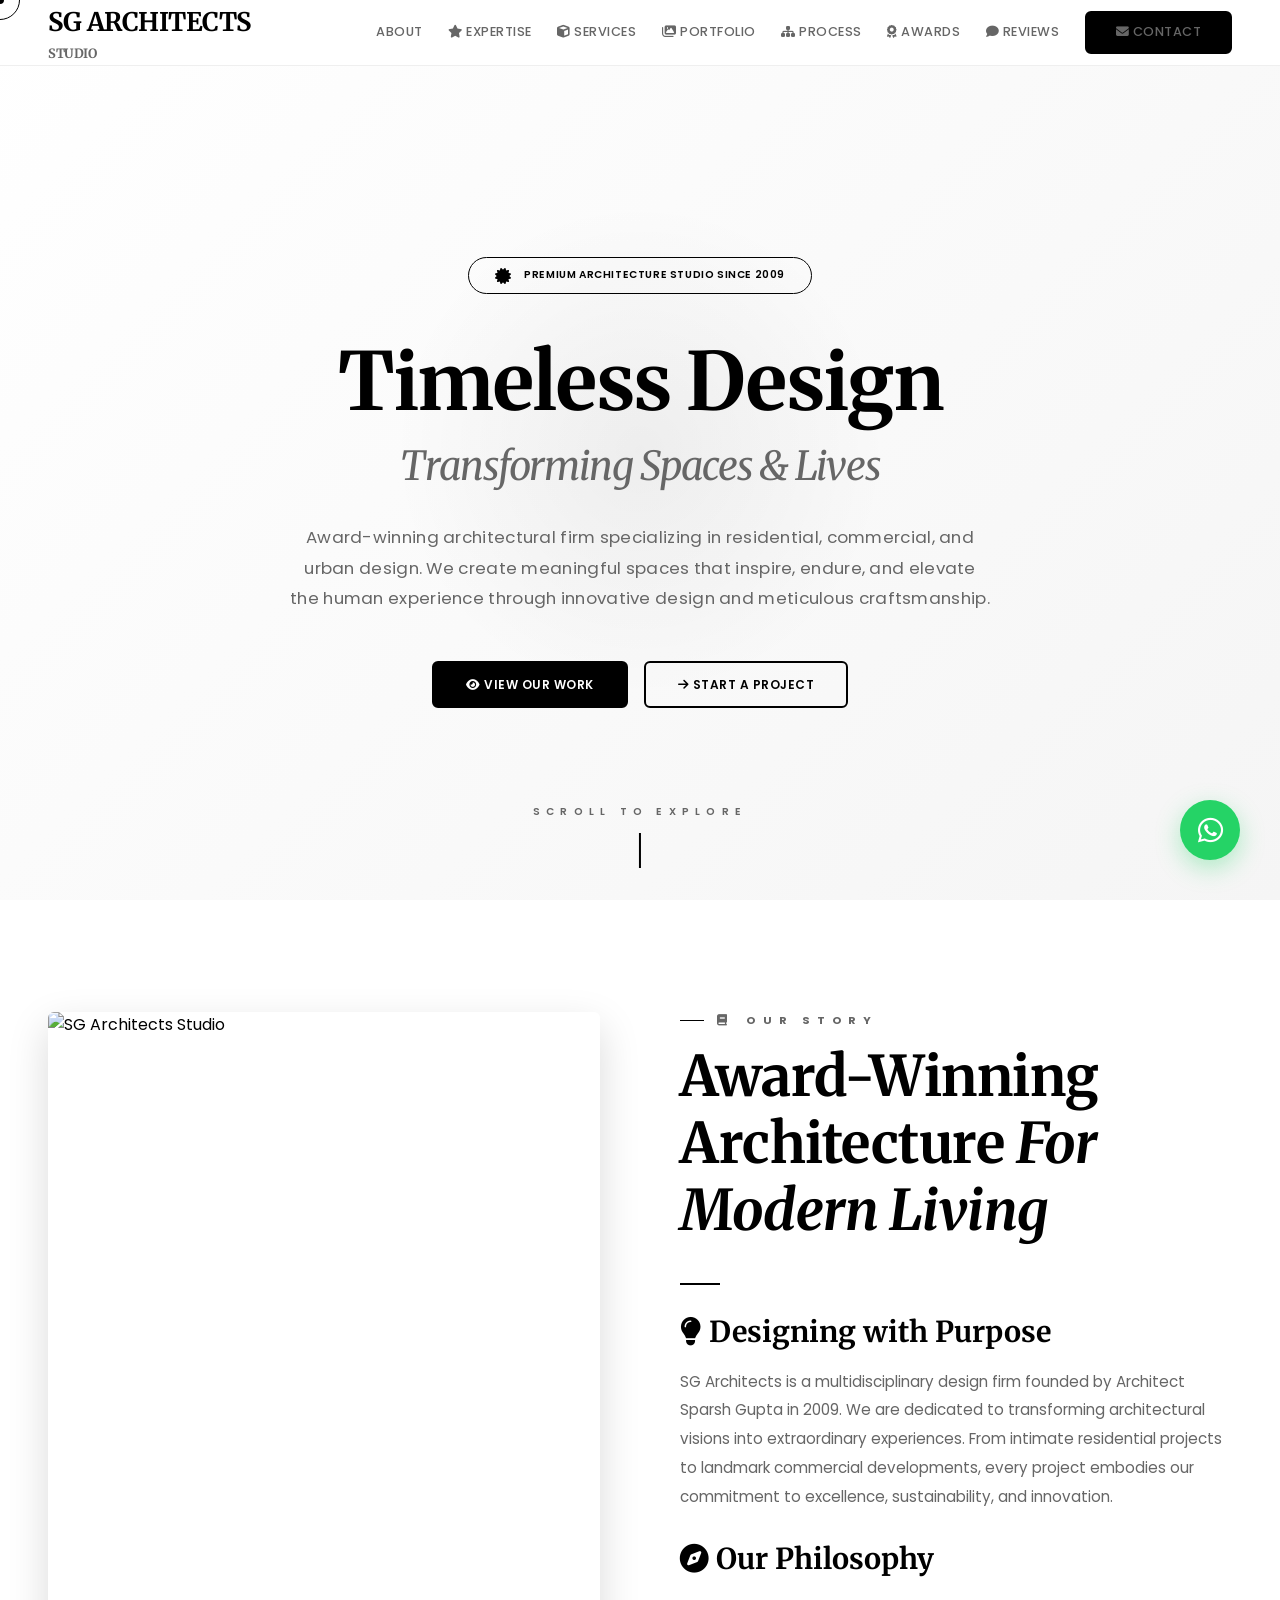
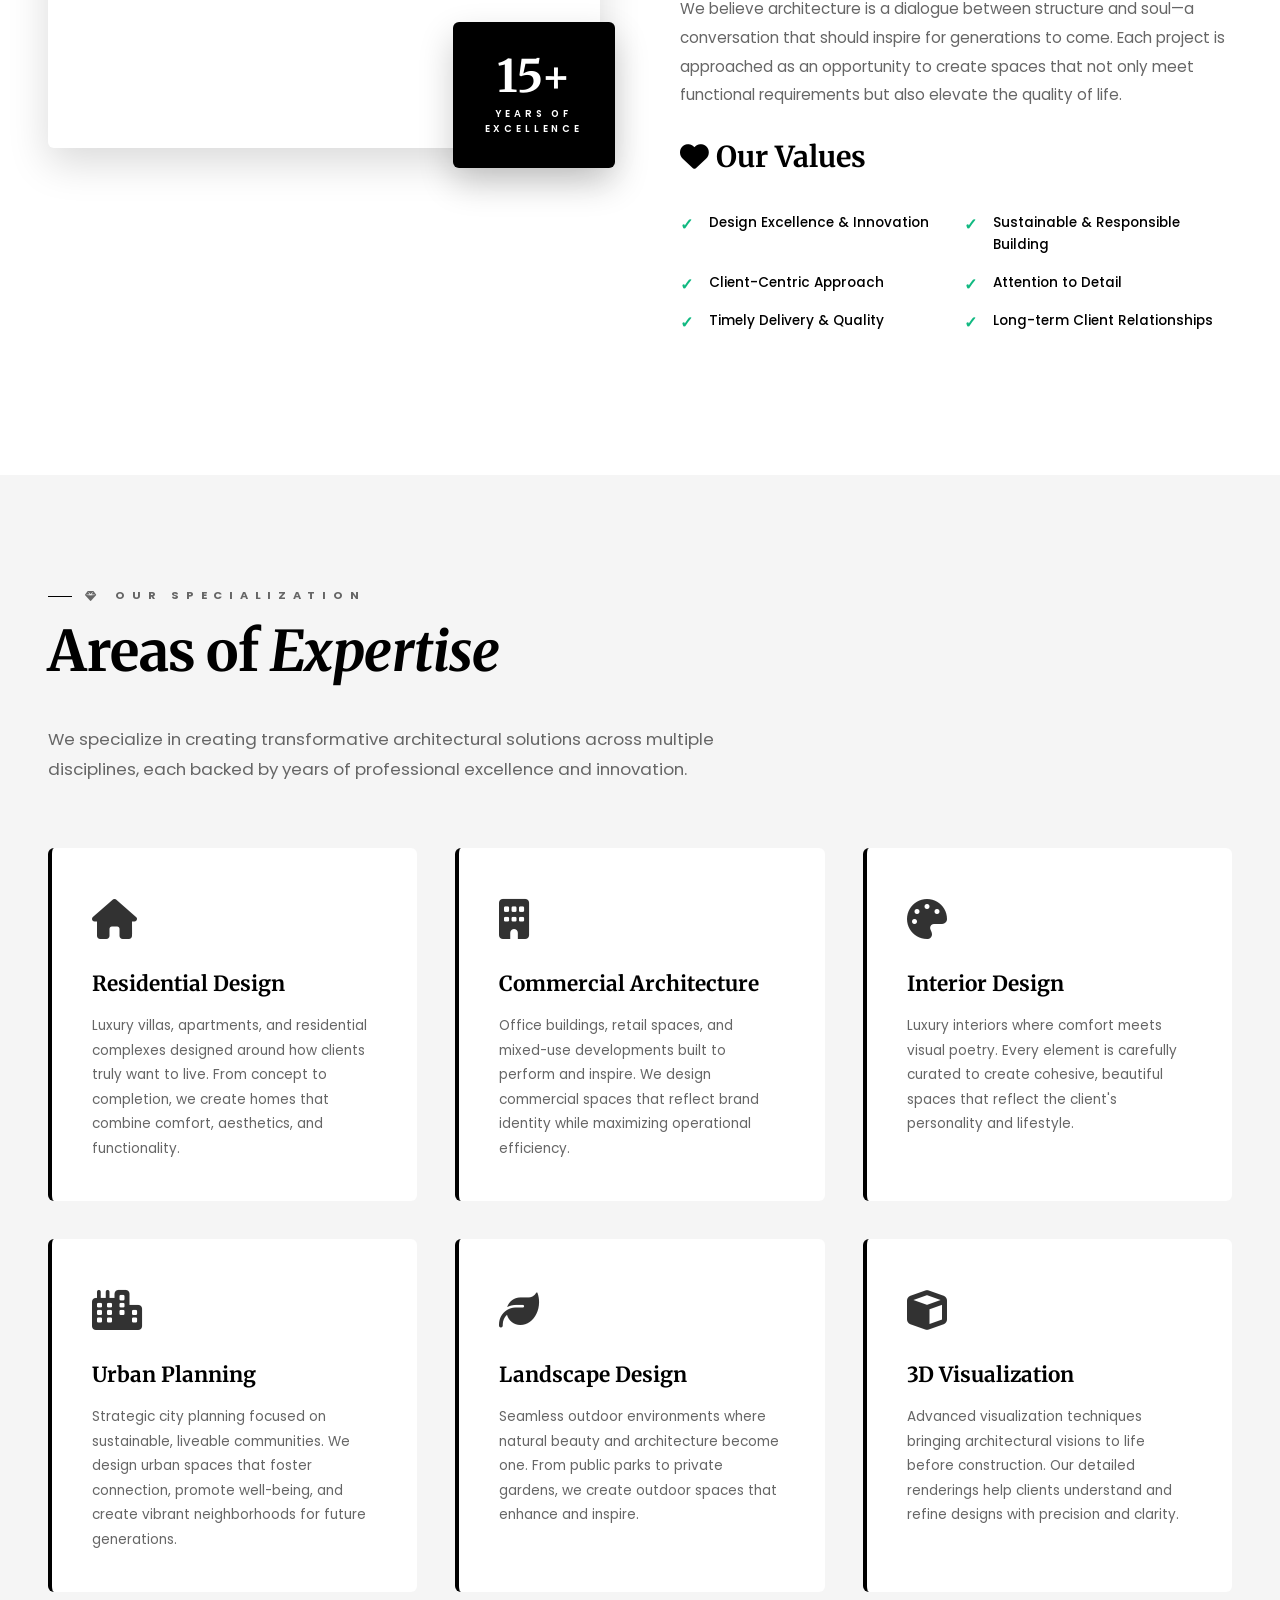
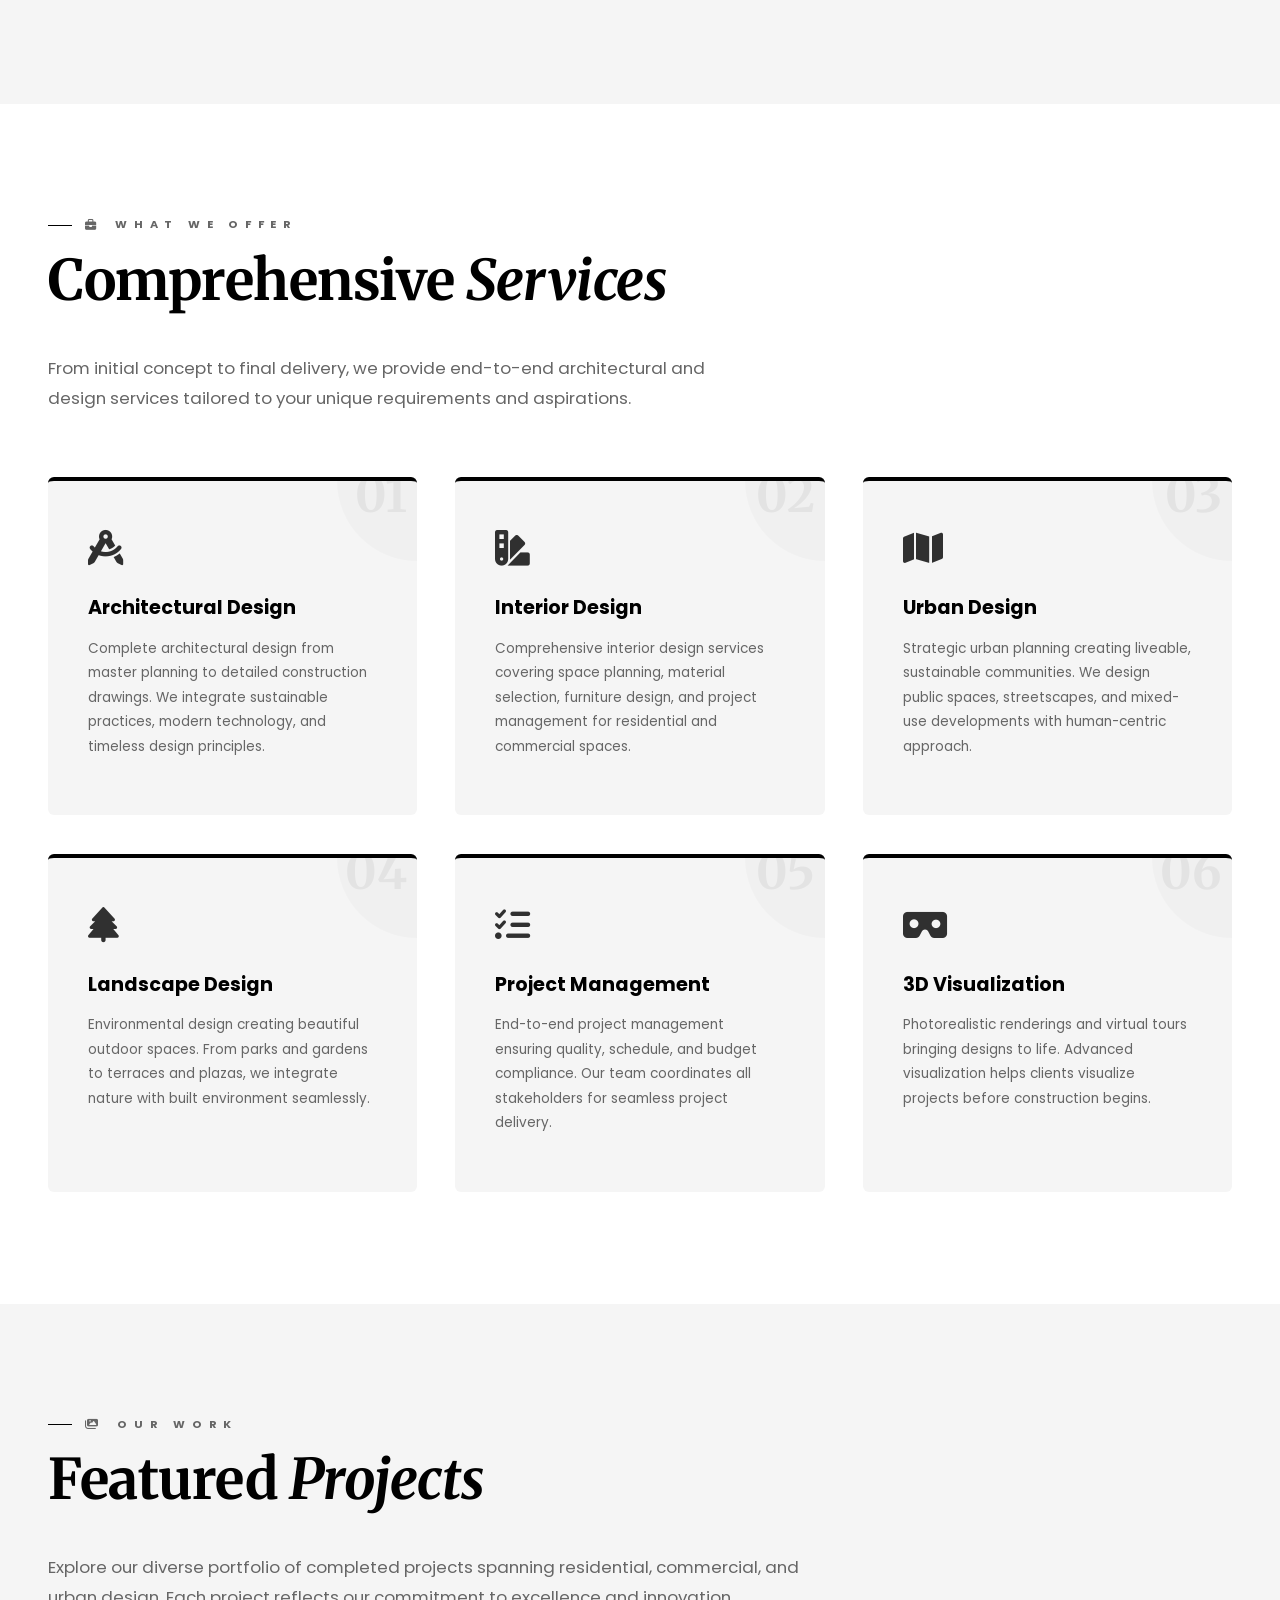
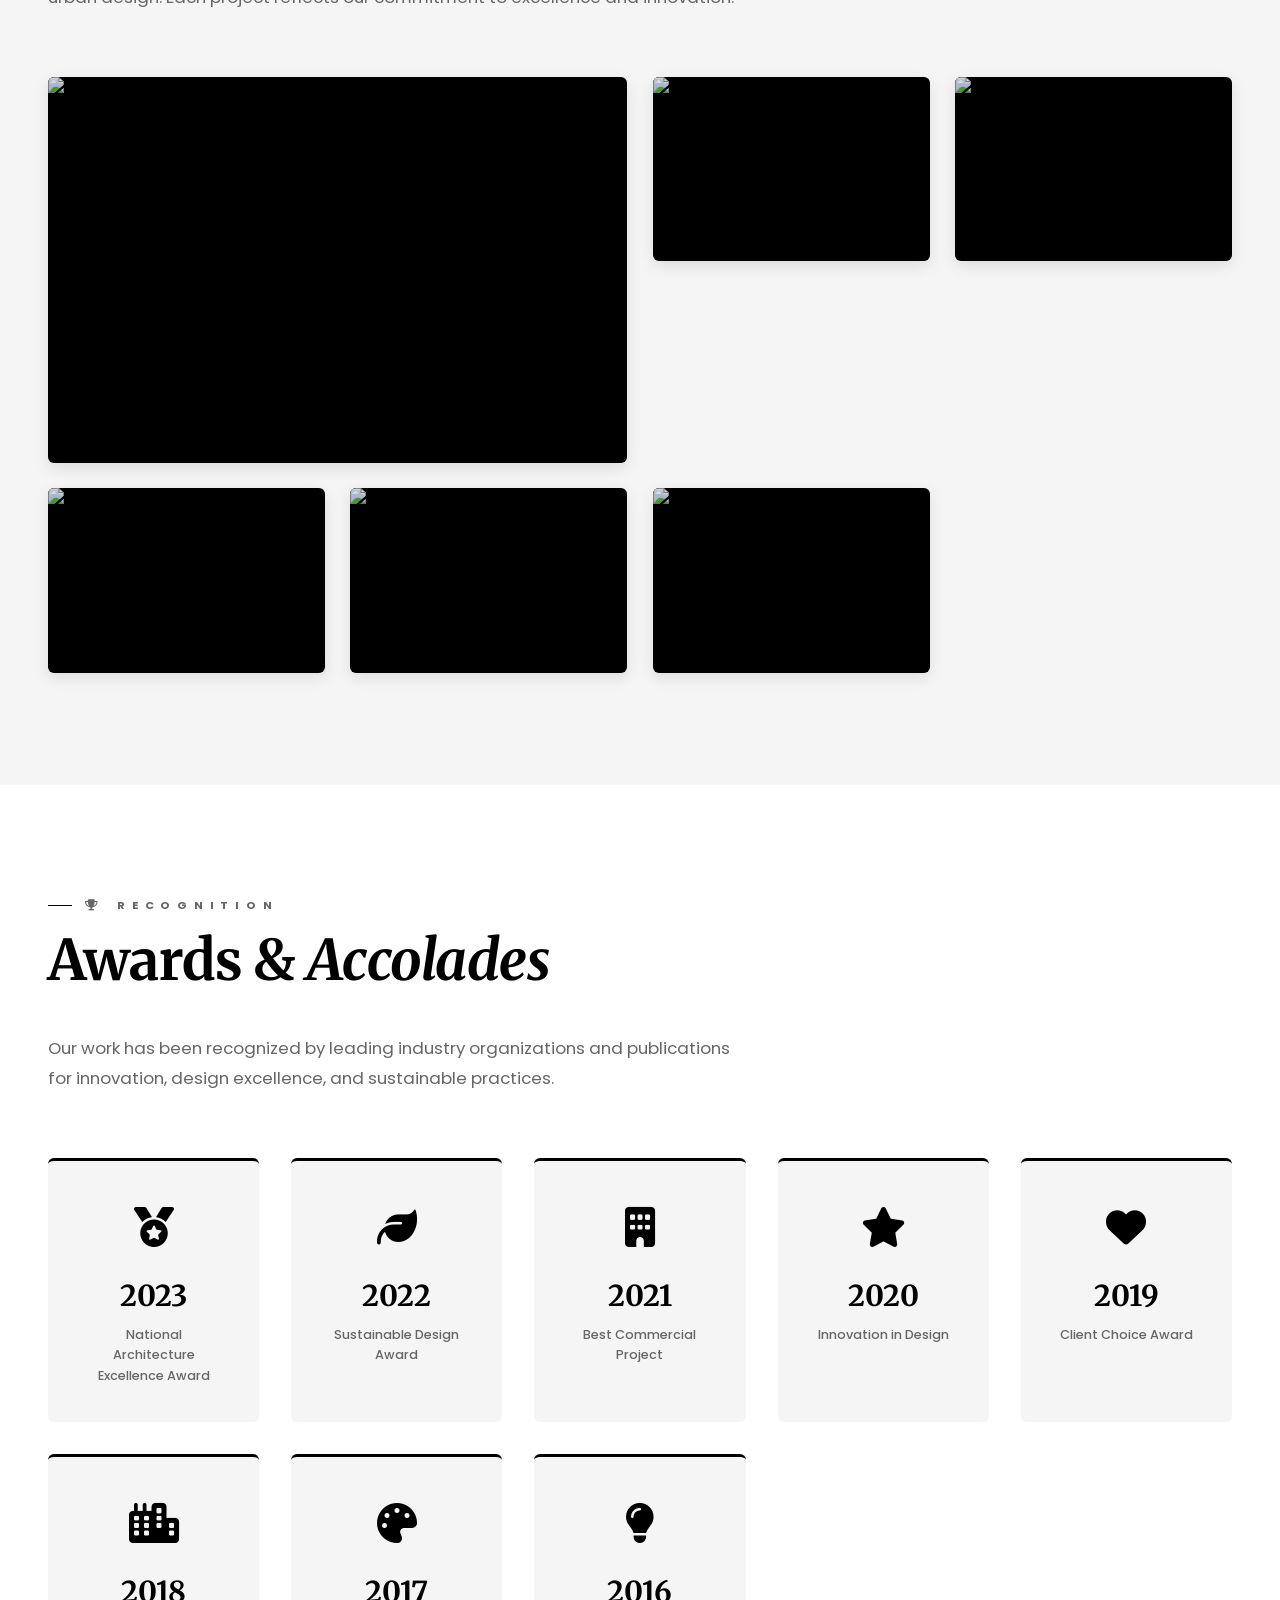
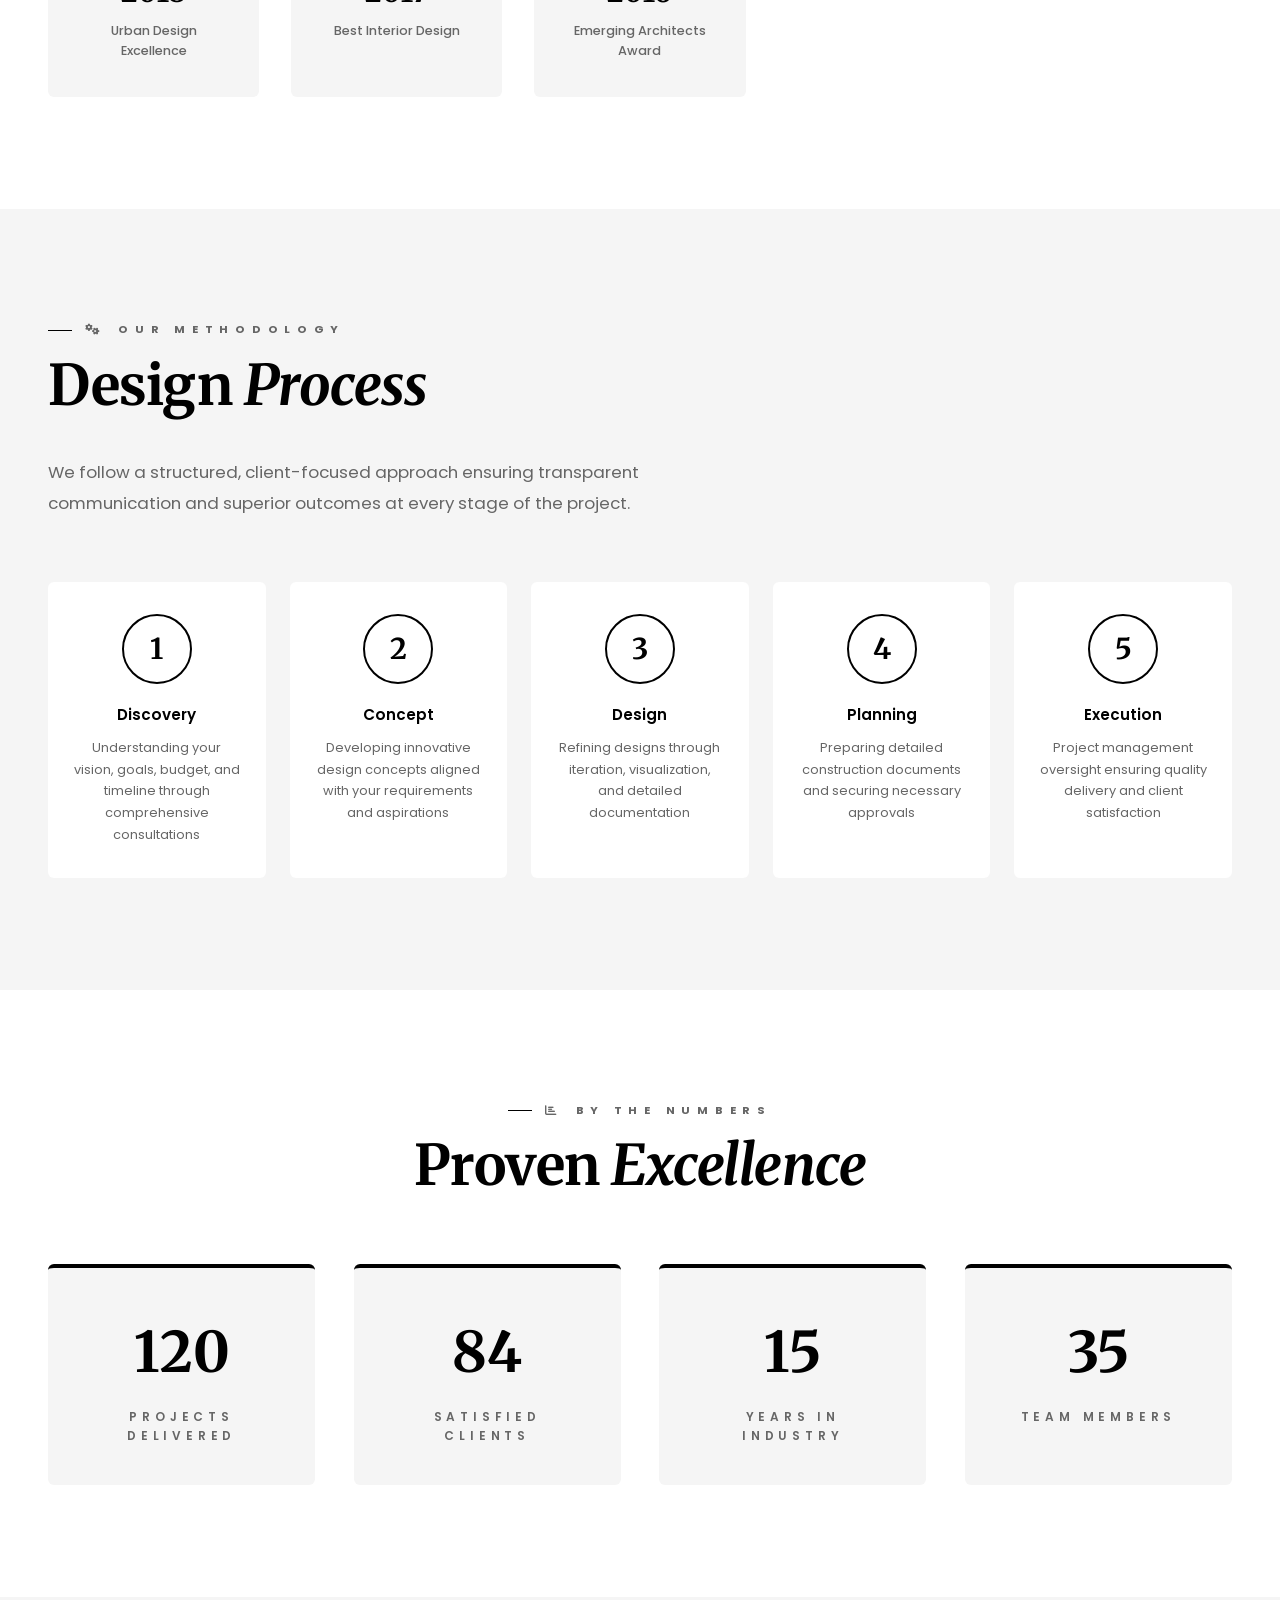
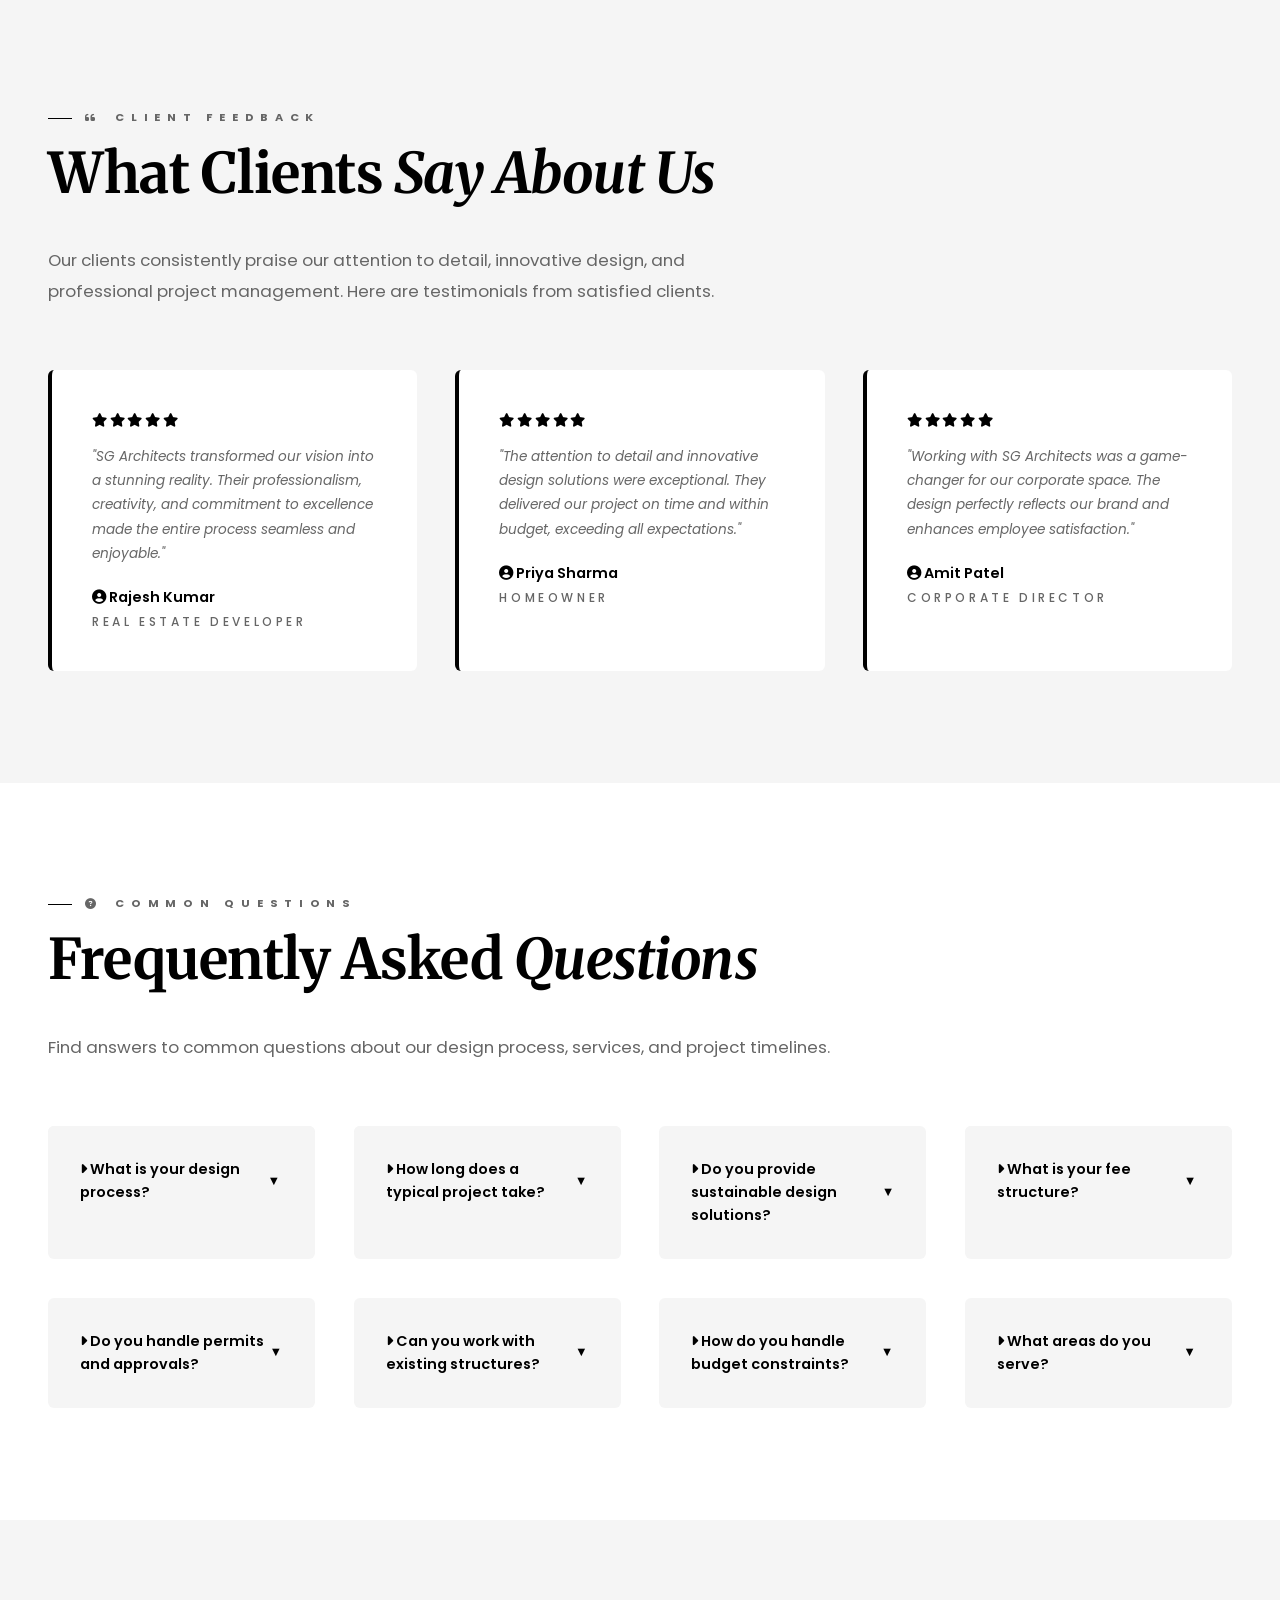
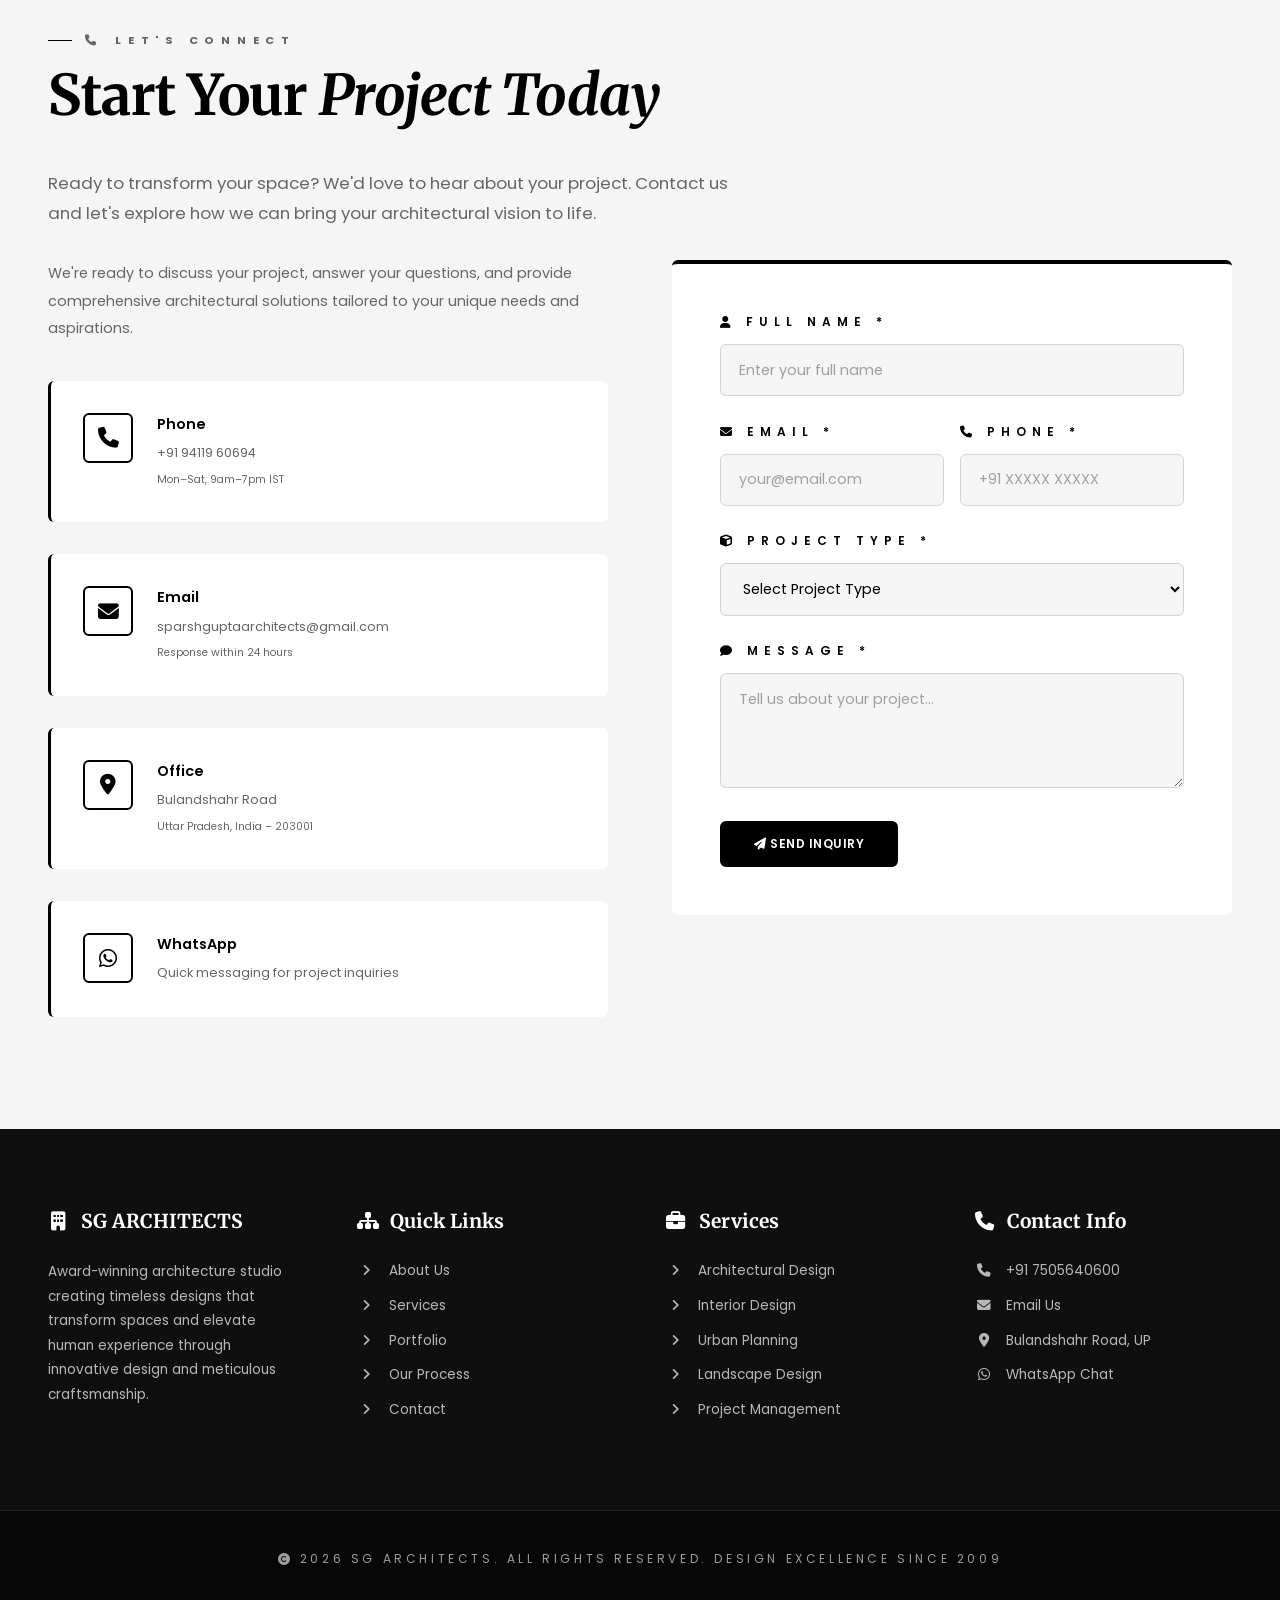
==== commit 13be85f9: "Update index.html" ====
--- a/index.html
+++ b/index.html
@@ -906,10 +906,10 @@
 
     <div class="footer-col">
       <h3><i class="fas fa-phone"></i> Contact Info</h3>
-      <a href="tel:+919411960694"><i class="fas fa-phone"></i> +91 94119 60694</a>
+      <a href="tel:+917505640600"><i class="fas fa-phone"></i> +91 7505640600</a>
       <a href="mailto:sparshguptaarchitects@gmail.com"><i class="fas fa-envelope"></i> Email Us</a>
       <a href="#"><i class="fas fa-map-marker-alt"></i> Bulandshahr Road, UP</a>
-      <a href="https://wa.me/919411960694"><i class="fab fa-whatsapp"></i> WhatsApp Chat</a>
+      <a href="https://wa.me/917505640600"><i class="fab fa-whatsapp"></i> WhatsApp Chat</a>
     </div>
   </div>
 
@@ -919,7 +919,7 @@
 </footer>
 
 <!-- WHATSAPP FAB -->
-<a href="https://wa.me/919411960694" class="wafab" target="_blank" rel="noopener" aria-label="Chat on WhatsApp" title="Chat with us on WhatsApp">
+<a href="https://wa.me/917505640600" class="wafab" target="_blank" rel="noopener" aria-label="Chat on WhatsApp" title="Chat with us on WhatsApp">
   <i class="fab fa-whatsapp"></i>
 </a>
 
